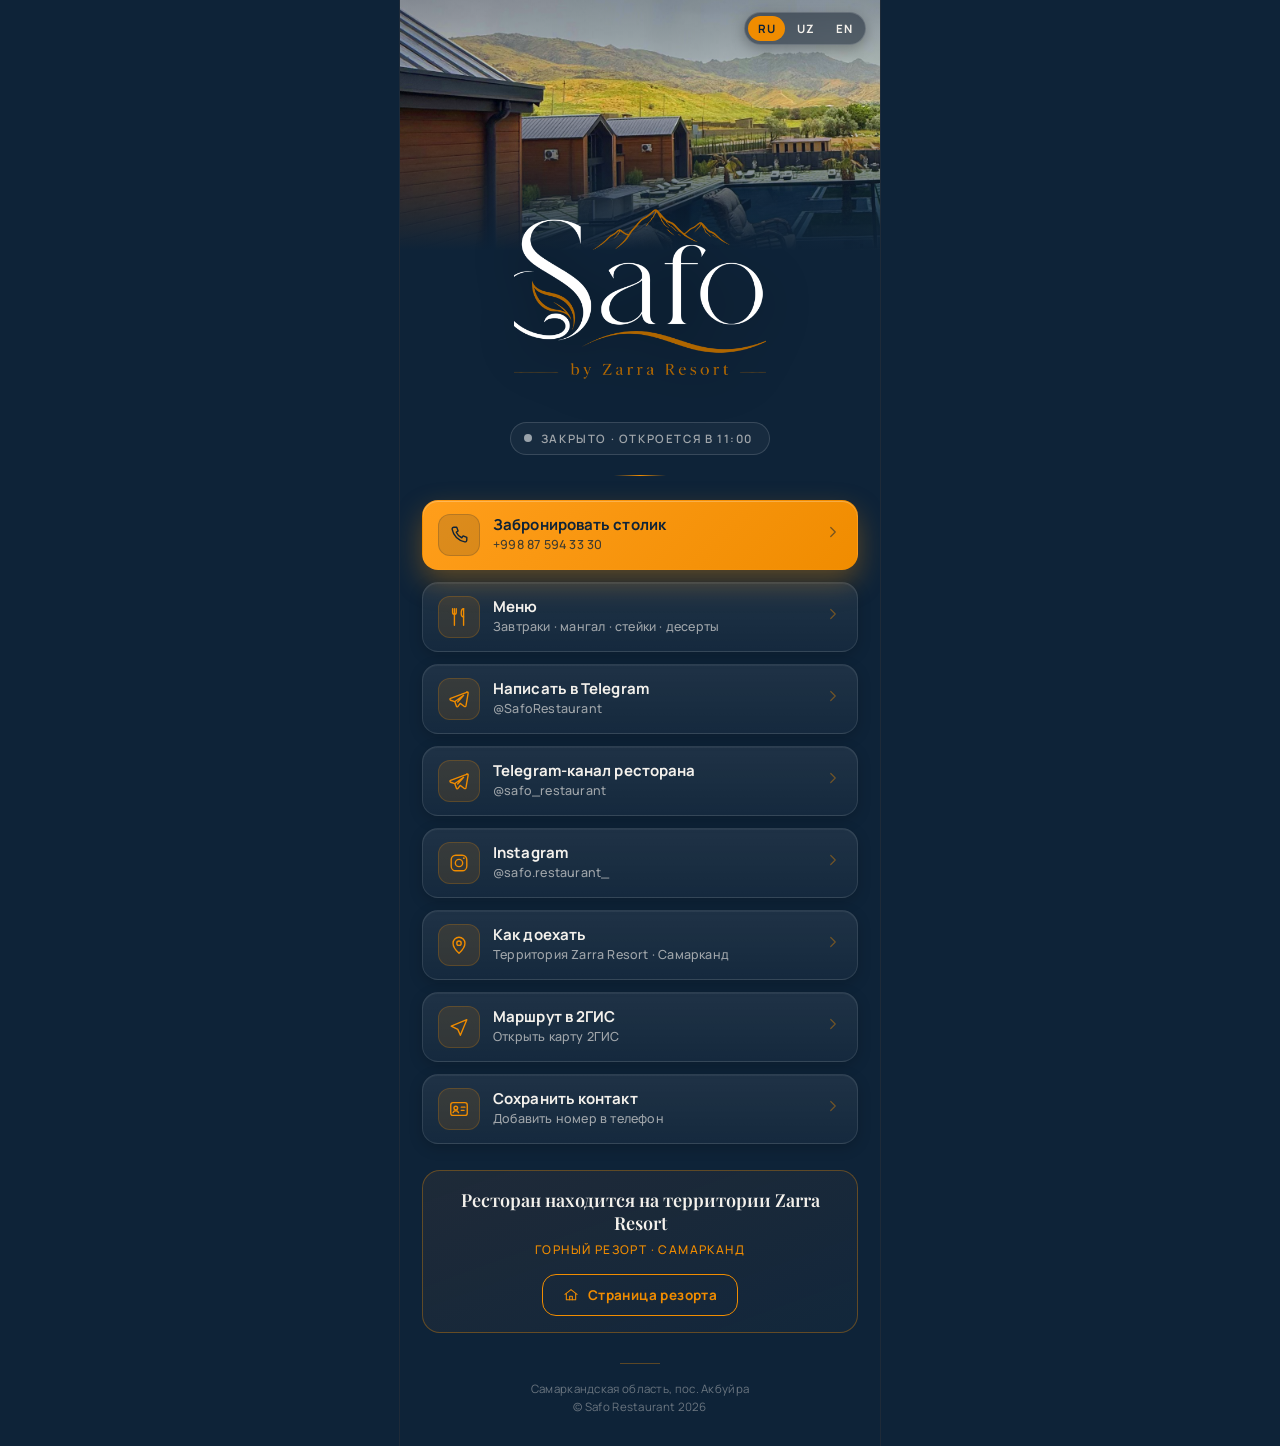
==== index.html @ 6ae25486 "Initial commit: premium menu with live search, cart, and localization" ====
<!doctype html>
<html lang="ru">
<head>
  <meta charset="utf-8" />
  <meta name="viewport" content="width=device-width, initial-scale=1, viewport-fit=cover" />
  <title>Safo Restaurant — by Zarra Resort</title>
  <meta name="description" content="Safo Restaurant — ресторан на территории горного резорта Zarra Resort в Самарканде. Ежедневно с 11:00 до 23:00. Бронирование столиков, меню, Telegram, Instagram." />

  <!-- Favicon / иконки -->
  <link rel="icon" href="assets/favicon.svg" type="image/svg+xml" />
  <link rel="icon" href="assets/favicon-32.png" sizes="32x32" type="image/png" />
  <link rel="icon" href="assets/favicon-16.png" sizes="16x16" type="image/png" />
  <link rel="apple-touch-icon" href="assets/apple-touch-icon.png" />

  <!-- Open Graph -->
  <meta property="og:type" content="website" />
  <meta property="og:site_name" content="Safo Restaurant" />
  <meta property="og:locale" content="ru_RU" />
  <meta property="og:title" content="Safo Restaurant — by Zarra Resort" />
  <meta property="og:description" content="Ресторан на территории резорта Zarra Resort. Ежедневно 11:00–23:00. Бронирование, меню, Telegram, Instagram." />
  <meta property="og:image" content="https://safo-restaurant.netlify.app/assets/og-safo.jpg" />
  <meta property="og:image:width" content="1200" />
  <meta property="og:image:height" content="630" />
  <meta property="og:url" content="https://safo-restaurant.netlify.app/" />

  <!-- Twitter -->
  <meta name="twitter:card" content="summary_large_image" />
  <meta name="twitter:title" content="Safo Restaurant — by Zarra Resort" />
  <meta name="twitter:description" content="Ресторан на территории резорта Zarra Resort. Ежедневно 11:00–23:00." />
  <meta name="twitter:image" content="https://safo-restaurant.netlify.app/assets/og-safo.jpg" />

  <meta name="theme-color" content="#0E2338" />

  <!-- Веб-шрифты: Manrope + Playfair Display, вшиты локально (работают офлайн, без внешних запросов) -->
  <link rel="stylesheet" href="assets/fonts/fonts.css" />

  <style>
    :root{
      --navy:#0E2338;
      --navy-deep:#081525;
      --orange:#F08C00;
      --orange-bright:#FF9E1B;
      --orange-soft:rgba(240,140,0,.40);
      --orange-line:rgba(240,140,0,.34);
      --cream:#F4F1EC;
      --cream-dim:rgba(244,241,236,.62);
      --card:rgba(255,255,255,.055);
      --card-press:rgba(0,0,0,.22);
      --display:"Playfair Display", Georgia, "Times New Roman", serif;
      --serif:"Playfair Display", Georgia, serif;
      --sans:"Manrope", -apple-system, "Helvetica Neue", Arial, system-ui, sans-serif;
    }

    *{box-sizing:border-box;}
    html,body{margin:0;padding:0;}

    body{
      background:var(--navy);
      color:var(--cream);
      font-family:var(--sans);
      -webkit-font-smoothing:antialiased;
      text-rendering:optimizeLegibility;
      min-height:100vh;
    }

    /* Центрированная колонка: mobile-first, аккуратно на десктопе */
    .page{
      max-width:480px;
      margin:0 auto;
      min-height:100vh;
      background:var(--navy);
      position:relative;
      overflow:hidden;
      /* мягкий боковой контур на широких экранах */
      box-shadow:0 0 0 1px rgba(232,132,60,.07);
    }

    /* ---------- Переключатель языков ---------- */
    .langbar{
      position:absolute;
      top:calc(12px + env(safe-area-inset-top));
      right:14px;
      z-index:6;
      display:flex;
      gap:2px;
      padding:3px;
      background:rgba(8,21,37,.5);
      border:1px solid rgba(255,255,255,.16);
      border-radius:100px;
      backdrop-filter:blur(8px);
      -webkit-backdrop-filter:blur(8px);
      box-shadow:0 4px 14px rgba(0,0,0,.28);
    }
    .lang-btn{
      border:0;
      background:transparent;
      color:var(--cream);
      font-family:var(--sans);
      font-size:11.5px;
      font-weight:700;
      letter-spacing:.5px;
      padding:5px 10px;
      border-radius:100px;
      cursor:pointer;
      -webkit-tap-highlight-color:transparent;
      transition:background .16s ease, color .16s ease;
    }
    .lang-btn.active{background:var(--orange);color:#0E2338;}

    /* ---------- Шапка с фото ---------- */
    .hero{
      position:relative;
      width:100%;
      height:250px;
      overflow:hidden;
    }
    .hero-photo{
      width:100%;
      height:100%;
      object-fit:cover;
      object-position:center 38%;
      display:block;
    }
    /* лёгкая верхняя виньетка для глубины */
    .hero::before{
      content:"";
      position:absolute;inset:0;
      background:linear-gradient(to bottom, rgba(8,21,37,.30), rgba(8,21,37,0) 42%);
      pointer-events:none;
      z-index:1;
    }
    /* градиентный переход фото в изумрудный фон */
    .hero-fade{
      position:absolute;
      left:0;right:0;bottom:-1px;
      height:150px;
      background:linear-gradient(to bottom, rgba(14,35,56,0) 0%, rgba(14,35,56,.5) 48%, var(--navy) 100%);
      pointer-events:none;
      z-index:1;
    }

    /* ---------- Логотип ---------- */
    .logo-wrap{
      display:flex;
      justify-content:center;
      margin-top:-64px;
      position:relative;
      z-index:2;
      padding:0 24px;
    }
    .logo{
      width:100%;
      max-width:252px;
      height:auto;
      filter:drop-shadow(0 10px 24px rgba(0,0,0,.45));
    }
    /* скрыто визуально, но доступно скринридерам/поисковикам */
    .sr-only{
      position:absolute;width:1px;height:1px;
      padding:0;margin:-1px;overflow:hidden;
      clip:rect(0,0,0,0);white-space:nowrap;border:0;
    }

    /* ---------- Заголовки ---------- */
    .head{
      text-align:center;
      padding:6px 26px 4px;
    }
    .title{
      font-family:var(--serif);
      font-weight:400;
      font-size:29px;
      letter-spacing:.5px;
      margin:0;
    }
    .subtitle{
      font-family:var(--serif);
      font-style:italic;
      color:var(--orange);
      font-size:16px;
      margin:7px 0 0;
      letter-spacing:.3px;
    }
    .status{
      font-family:var(--sans);
      font-size:11.5px;
      font-weight:600;
      letter-spacing:1.6px;
      text-transform:uppercase;
      color:var(--cream);
      margin:14px 0 0;
      display:inline-flex;
      align-items:center;
      gap:9px;
      padding:8px 16px 8px 13px;
      border:1px solid var(--orange-line);
      border-radius:100px;
      background:rgba(240,140,0,.08);
    }
    .status .dot{
      position:relative;
      width:8px;height:8px;border-radius:50%;
      background:var(--orange);
      flex:0 0 auto;
    }
    .status .dot::after{
      content:"";
      position:absolute;inset:0;border-radius:50%;
      background:var(--orange);
      animation:pulse 2s ease-out infinite;
    }
    @keyframes pulse{
      0%{transform:scale(1);opacity:.6;}
      70%{transform:scale(2.6);opacity:0;}
      100%{opacity:0;}
    }
    @media (prefers-reduced-motion:reduce){
      .status .dot::after{animation:none;}
    }
    /* состояния «открыто / закрыто» (проставляются из JS) */
    .status.is-open{border-color:rgba(55,200,113,.38);background:rgba(55,200,113,.09);}
    .status.is-open .dot,
    .status.is-open .dot::after{background:#37C871;}
    .status.is-closed{border-color:rgba(255,255,255,.14);background:rgba(255,255,255,.04);color:var(--cream-dim);}
    .status.is-closed .dot{background:#9aa3ab;}
    .status.is-closed .dot::after{animation:none;opacity:0;}

    /* Тонкая оранжевая линия-разделитель */
    .divider{
      width:52px;height:1px;
      background:linear-gradient(90deg, transparent, var(--orange), transparent);
      margin:20px auto 6px;
      border:0;
      opacity:.9;
    }

    /* ---------- Кнопки-ссылки ---------- */
    .links{
      padding:14px 22px 6px;
      display:flex;
      flex-direction:column;
      gap:12px;
    }
    .btn{
      display:flex;
      align-items:center;
      gap:13px;
      width:100%;
      padding:13px 15px;
      border:1px solid rgba(255,255,255,.10);
      border-radius:16px;
      background:linear-gradient(180deg, rgba(255,255,255,.07), rgba(255,255,255,.03));
      color:var(--cream);
      text-decoration:none;
      -webkit-tap-highlight-color:transparent;
      box-shadow:0 4px 14px rgba(0,0,0,.18), inset 0 1px 0 rgba(255,255,255,.06);
      transition:border-color .18s ease, transform .08s ease, box-shadow .18s ease, background .18s ease;
    }
    .btn:active{
      background:var(--card-press);
      border-color:var(--orange-line);
      transform:scale(.985);
    }
    .btn:active .ic{transform:scale(.9);}
    @media (hover:hover){
      .btn:hover{
        border-color:var(--orange-soft);
        transform:translateY(-2px);
        box-shadow:0 10px 24px rgba(0,0,0,.28), inset 0 1px 0 rgba(255,255,255,.08);
      }
      .btn:hover .ic{
        transform:scale(1.06);
        background:rgba(240,140,0,.18);
        border-color:rgba(240,140,0,.34);
      }
      .btn:hover .chev{transform:translateX(3px);color:var(--orange);}
    }
    /* иконка в «чипе» */
    .btn .ic{
      flex:0 0 auto;
      width:42px;height:42px;border-radius:12px;
      color:var(--orange);
      background:rgba(240,140,0,.12);
      border:1px solid rgba(240,140,0,.22);
      display:flex;align-items:center;justify-content:center;
      transition:transform .18s cubic-bezier(.22,.61,.36,1), background .18s ease, border-color .18s ease;
    }
    .btn .ic svg{width:22px;height:22px;display:block;}
    .btn .tx{
      flex:1 1 auto;
      min-width:0;
      display:flex;
      flex-direction:column;
      gap:2px;
    }
    .btn .lbl{
      font-size:15px;
      font-weight:700;
      letter-spacing:.1px;
      line-height:1.2;
    }
    .btn .sub{
      font-size:12.5px;
      font-weight:500;
      color:var(--cream-dim);
      letter-spacing:.2px;
    }
    .btn .chev{
      flex:0 0 auto;
      color:var(--orange-soft);
      transition:transform .2s cubic-bezier(.22,.61,.36,1), color .18s ease;
    }

    /* Главная кнопка (бронь) — заливная яркая оранжевая */
    .btn--primary{
      background:linear-gradient(135deg, var(--orange-bright), var(--orange));
      border-color:transparent;
      box-shadow:0 12px 28px rgba(240,140,0,.34), inset 0 1px 0 rgba(255,255,255,.25);
    }
    .btn--primary .lbl{color:#0E2338;}
    .btn--primary .sub{color:rgba(14,35,56,.80);}
    .btn--primary .ic{
      color:#0E2338;
      background:rgba(14,35,56,.14);
      border-color:rgba(14,35,56,.18);
    }
    .btn--primary .chev{color:rgba(14,35,56,.55);}
    .btn--primary:active{
      background:linear-gradient(135deg, var(--orange), #D97D00);
      border-color:transparent;
    }
    @media (hover:hover){
      .btn--primary:hover{border-color:transparent;filter:brightness(1.04);box-shadow:0 14px 32px rgba(240,140,0,.40), inset 0 1px 0 rgba(255,255,255,.25);}
    }

    /* ---------- Инфо-блок «территория резорта» ---------- */
    .promo{
      margin:20px 22px 4px;
      padding:18px 18px 16px;
      border:1px solid var(--orange-line);
      border-radius:18px;
      background:linear-gradient(160deg, rgba(232,132,60,.08), rgba(244,241,236,.02));
      text-align:center;
    }
    .promo .p-title{
      font-family:var(--display);
      font-weight:600;
      font-size:18px;
      line-height:1.3;
      margin:0 0 5px;
    }
    .promo .p-text{
      font-size:12px;
      font-weight:500;
      text-transform:uppercase;
      letter-spacing:1.4px;
      color:var(--orange);
      margin:0 0 15px;
      line-height:1.5;
    }
    .promo .p-btn{
      display:inline-flex;
      align-items:center;
      gap:9px;
      padding:11px 20px;
      border:1px solid var(--orange);
      border-radius:14px;
      color:var(--orange);
      text-decoration:none;
      font-size:13.5px;
      font-weight:700;
      letter-spacing:.4px;
      transition:background .18s ease;
    }
    .promo .p-btn:active{background:rgba(232,132,60,.14);}
    .promo .p-btn svg{width:16px;height:16px;}

    /* ---------- Футер ---------- */
    .foot{
      text-align:center;
      padding:26px 26px calc(30px + env(safe-area-inset-bottom));
      font-size:11.5px;
      line-height:1.6;
      letter-spacing:.3px;
      color:rgba(244,241,236,.4);
    }
    .foot .fdiv{
      width:40px;height:1px;
      background:var(--orange-line);
      margin:0 auto 16px;
    }

    /* ---------- Анимация появления (fade + slide up) ---------- */
    @keyframes rise{
      from{opacity:0;transform:translateY(14px);}
      to{opacity:1;transform:translatey(0);}
    }
    .anim{
      opacity:0;
      animation:rise .6s cubic-bezier(.22,.61,.36,1) both;
    }
    @media (prefers-reduced-motion:reduce){
      .anim{animation:none;opacity:1;}
    }
  </style>
</head>
<body>
  <main class="page">

    <!-- ======= ПЕРЕКЛЮЧАТЕЛЬ ЯЗЫКОВ ======= -->
    <div class="langbar" role="group" aria-label="Язык / Language">
      <button class="lang-btn" data-lang="ru" type="button">RU</button>
      <button class="lang-btn" data-lang="uz" type="button">UZ</button>
      <button class="lang-btn" data-lang="en" type="button">EN</button>
    </div>

    <!-- ======= ШАПКА: фото резорта ======= -->
    <header class="hero">
      <img class="hero-photo" src="assets/hero.jpg"
           alt="Safo Restaurant — терраса, коттеджи и горы, Zarra Resort"
           width="1200" height="632" />
      <div class="hero-fade"></div>
    </header>

    <!-- ======= ЛОГОТИП ======= -->
    <div class="logo-wrap">
      <img class="logo anim" style="animation-delay:.05s"
           src="assets/logo-safo.png" alt="Safo — by Zarra Resort"
           width="252" height="216" />
    </div>

    <!-- ======= СТАТУС ======= -->
    <section class="head">
      <h1 class="sr-only">Safo Restaurant — by Zarra Resort</h1>
      <p class="status anim" id="status" style="animation-delay:.16s"><span class="dot" id="status-dot"></span><span id="status-text">Ежедневно&nbsp;11:00–23:00</span></p>
      <hr class="divider anim" style="animation-delay:.22s" />
    </section>

    <!-- ======= КНОПКИ-ССЫЛКИ ======= -->
    <!-- ВНИМАНИЕ: перед публикацией открыть каждую ссылку с телефона и проверить,
         что попадаешь в нужный профиль. Особенно @safo.restaurant_ (точка + подчёркивание в конце). -->
    <nav class="links">

      <!-- 1. Забронировать столик -->
      <a class="btn btn--primary anim" style="animation-delay:.34s" href="tel:+998875943330">
        <span class="ic" aria-hidden="true">
          <svg viewBox="0 0 24 24" fill="none" stroke="currentColor" stroke-width="1.5" stroke-linecap="round" stroke-linejoin="round">
            <path d="M6.5 3.5h3l1.5 4-2 1.5a12 12 0 0 0 6 6l1.5-2 4 1.5v3a2 2 0 0 1-2.2 2A17 17 0 0 1 4.5 5.7 2 2 0 0 1 6.5 3.5Z"/>
          </svg>
        </span>
        <span class="tx">
          <span class="lbl" data-i18n="book_lbl">Забронировать столик</span>
          <span class="sub">+998 87 594 33 30</span>
        </span>
        <span class="chev" aria-hidden="true">
          <svg width="18" height="18" viewBox="0 0 24 24" fill="none" stroke="currentColor" stroke-width="1.6" stroke-linecap="round" stroke-linejoin="round"><path d="M9 6l6 6-6 6"/></svg>
        </span>
      </a>

      <!-- 2. Меню -->
      <a class="btn anim" style="animation-delay:.37s" href="menu/">
        <span class="ic" aria-hidden="true">
          <svg viewBox="0 0 24 24" fill="none" stroke="currentColor" stroke-width="1.5" stroke-linecap="round" stroke-linejoin="round">
            <path d="M7 3v18"/>
            <path d="M5 3v4a2 2 0 0 0 4 0V3"/>
            <path d="M17 3c-1.6 0-2.6 2-2.6 5s1 4 2.6 4"/>
            <path d="M17 3v18"/>
          </svg>
        </span>
        <span class="tx">
          <span class="lbl" data-i18n="menu_lbl">Меню</span>
          <span class="sub" data-i18n="menu_sub">Завтраки · мангал · стейки · десерты</span>
        </span>
        <span class="chev" aria-hidden="true">
          <svg width="18" height="18" viewBox="0 0 24 24" fill="none" stroke="currentColor" stroke-width="1.6" stroke-linecap="round" stroke-linejoin="round"><path d="M9 6l6 6-6 6"/></svg>
        </span>
      </a>

      <!-- 3. Написать в Telegram -->
      <a class="btn anim" style="animation-delay:.40s" href="https://t.me/SafoRestaurant" target="_blank" rel="noopener">
        <span class="ic" aria-hidden="true">
          <svg viewBox="0 0 24 24" fill="none" stroke="currentColor" stroke-width="1.5" stroke-linecap="round" stroke-linejoin="round">
            <path d="M21 4.5 2.8 11.4c-.9.34-.88 1.63.03 1.94l4.6 1.55 1.77 5.05c.27.77 1.28.9 1.74.22l2.35-3.4 4.6 3.4c.63.47 1.53.12 1.7-.65L21.98 5.6c.2-.9-.7-1.66-1.55-1.32Z"/>
            <path d="M8 14.5 17 8l-6.4 7.2"/>
          </svg>
        </span>
        <span class="tx">
          <span class="lbl" data-i18n="tgw_lbl">Написать в Telegram</span>
          <span class="sub">@SafoRestaurant</span>
        </span>
        <span class="chev" aria-hidden="true">
          <svg width="18" height="18" viewBox="0 0 24 24" fill="none" stroke="currentColor" stroke-width="1.6" stroke-linecap="round" stroke-linejoin="round"><path d="M9 6l6 6-6 6"/></svg>
        </span>
      </a>

      <!-- 3. Telegram-канал -->
      <a class="btn anim" style="animation-delay:.46s" href="https://t.me/safo_restaurant" target="_blank" rel="noopener">
        <span class="ic" aria-hidden="true">
          <svg viewBox="0 0 24 24" fill="none" stroke="currentColor" stroke-width="1.5" stroke-linecap="round" stroke-linejoin="round">
            <path d="M21 4.5 2.8 11.4c-.9.34-.88 1.63.03 1.94l4.6 1.55 1.77 5.05c.27.77 1.28.9 1.74.22l2.35-3.4 4.6 3.4c.63.47 1.53.12 1.7-.65L21.98 5.6c.2-.9-.7-1.66-1.55-1.32Z"/>
            <path d="M8 14.5 17 8l-6.4 7.2"/>
          </svg>
        </span>
        <span class="tx">
          <span class="lbl" data-i18n="tgc_lbl">Telegram-канал ресторана</span>
          <span class="sub">@safo_restaurant</span>
        </span>
        <span class="chev" aria-hidden="true">
          <svg width="18" height="18" viewBox="0 0 24 24" fill="none" stroke="currentColor" stroke-width="1.6" stroke-linecap="round" stroke-linejoin="round"><path d="M9 6l6 6-6 6"/></svg>
        </span>
      </a>

      <!-- 4. Instagram -->
      <a class="btn anim" style="animation-delay:.52s" href="https://instagram.com/safo.restaurant_" target="_blank" rel="noopener">
        <span class="ic" aria-hidden="true">
          <svg viewBox="0 0 24 24" fill="none" stroke="currentColor" stroke-width="1.5" stroke-linecap="round" stroke-linejoin="round">
            <rect x="3.5" y="3.5" width="17" height="17" rx="5"/>
            <circle cx="12" cy="12" r="4"/>
            <circle cx="17.3" cy="6.7" r="1" fill="currentColor" stroke="none"/>
          </svg>
        </span>
        <span class="tx">
          <span class="lbl">Instagram</span>
          <span class="sub">@safo.restaurant_</span>
        </span>
        <span class="chev" aria-hidden="true">
          <svg width="18" height="18" viewBox="0 0 24 24" fill="none" stroke="currentColor" stroke-width="1.6" stroke-linecap="round" stroke-linejoin="round"><path d="M9 6l6 6-6 6"/></svg>
        </span>
      </a>

      <!-- 5. Как доехать -->
      <a class="btn anim" style="animation-delay:.58s" href="https://maps.google.com/?q=Zarra+Hotel+%26+Resort+Samarkand" target="_blank" rel="noopener">
        <span class="ic" aria-hidden="true">
          <svg viewBox="0 0 24 24" fill="none" stroke="currentColor" stroke-width="1.5" stroke-linecap="round" stroke-linejoin="round">
            <path d="M12 21s6.5-6 6.5-11a6.5 6.5 0 1 0-13 0C5.5 15 12 21 12 21Z"/>
            <circle cx="12" cy="10" r="2.4"/>
          </svg>
        </span>
        <span class="tx">
          <span class="lbl" data-i18n="route_lbl">Как доехать</span>
          <span class="sub" data-i18n="route_sub">Территория Zarra Resort · Самарканд</span>
        </span>
        <span class="chev" aria-hidden="true">
          <svg width="18" height="18" viewBox="0 0 24 24" fill="none" stroke="currentColor" stroke-width="1.6" stroke-linecap="round" stroke-linejoin="round"><path d="M9 6l6 6-6 6"/></svg>
        </span>
      </a>

      <!-- 6. 2ГИС -->
      <a class="btn anim" style="animation-delay:.61s" href="https://go.2gis.com/mncpa" target="_blank" rel="noopener">
        <span class="ic" aria-hidden="true">
          <svg viewBox="0 0 24 24" fill="none" stroke="currentColor" stroke-width="1.5" stroke-linecap="round" stroke-linejoin="round">
            <path d="M3.5 11 20.5 4l-7 17-2.8-6.4L3.5 11Z"/>
          </svg>
        </span>
        <span class="tx">
          <span class="lbl" data-i18n="gis_lbl">Маршрут в 2ГИС</span>
          <span class="sub" data-i18n="gis_sub">Открыть карту 2ГИС</span>
        </span>
        <span class="chev" aria-hidden="true">
          <svg width="18" height="18" viewBox="0 0 24 24" fill="none" stroke="currentColor" stroke-width="1.6" stroke-linecap="round" stroke-linejoin="round"><path d="M9 6l6 6-6 6"/></svg>
        </span>
      </a>

      <!-- 7. Сохранить контакт (vCard) -->
      <a class="btn anim" style="animation-delay:.64s" href="assets/safo.vcf" download="Safo-Restaurant.vcf">
        <span class="ic" aria-hidden="true">
          <svg viewBox="0 0 24 24" fill="none" stroke="currentColor" stroke-width="1.5" stroke-linecap="round" stroke-linejoin="round">
            <rect x="3" y="5" width="18" height="14" rx="2.5"/>
            <circle cx="8.5" cy="11" r="2"/>
            <path d="M5.5 16c.5-1.4 1.6-2.1 3-2.1s2.5.7 3 2.1"/>
            <path d="M14.5 10h4M14.5 13.5h3"/>
          </svg>
        </span>
        <span class="tx">
          <span class="lbl" data-i18n="vcard_lbl">Сохранить контакт</span>
          <span class="sub" data-i18n="vcard_sub">Добавить номер в телефон</span>
        </span>
        <span class="chev" aria-hidden="true">
          <svg width="18" height="18" viewBox="0 0 24 24" fill="none" stroke="currentColor" stroke-width="1.6" stroke-linecap="round" stroke-linejoin="round"><path d="M9 6l6 6-6 6"/></svg>
        </span>
      </a>

    </nav>

    <!-- ======= БЛОК: территория резорта ======= -->
    <section class="promo anim" style="animation-delay:.70s">
      <p class="p-title" data-i18n="promo_title">Ресторан находится на территории Zarra Resort</p>
      <p class="p-text" data-i18n="promo_sub">Горный резорт · Самарканд</p>
      <a class="p-btn" href="../">
        <svg viewBox="0 0 24 24" fill="none" stroke="currentColor" stroke-width="1.6" stroke-linecap="round" stroke-linejoin="round" aria-hidden="true">
          <path d="M3 11l9-7 9 7"/><path d="M5 10v9h14v-9"/><path d="M10 19v-5h4v5"/>
        </svg>
        <span data-i18n="promo_btn">Страница резорта</span>
      </a>
    </section>

    <!-- ======= ФУТЕР ======= -->
    <footer class="foot anim" style="animation-delay:.78s">
      <div class="fdiv"></div>
      <span data-i18n="foot_addr">Самаркандская область, пос. Акбуйра</span><br />
      © Safo Restaurant 2026
    </footer>

  </main>

  <script>
    // ===== Мультиязычность RU / UZ / EN + умный статус часов (11:00–23:00) =====
    var I18N = {
      ru: {
        book_lbl:"Забронировать столик",
        menu_lbl:"Меню", menu_sub:"Завтраки · мангал · стейки · десерты",
        tgw_lbl:"Написать в Telegram", tgc_lbl:"Telegram-канал ресторана",
        route_lbl:"Как доехать", route_sub:"Территория Zarra Resort · Самарканд",
        gis_lbl:"Маршрут в 2ГИС", gis_sub:"Открыть карту 2ГИС",
        vcard_lbl:"Сохранить контакт", vcard_sub:"Добавить номер в телефон",
        promo_title:"Ресторан находится на территории Zarra Resort",
        promo_sub:"Горный резорт · Самарканд", promo_btn:"Страница резорта",
        foot_addr:"Самаркандская область, пос. Акбуйра",
        st_open:"Открыто&nbsp;·&nbsp;сегодня до 23:00",
        st_closed:"Закрыто&nbsp;·&nbsp;откроется в 11:00"
      },
      uz: {
        book_lbl:"Stol band qilish",
        menu_lbl:"Menyu", menu_sub:"Nonushta · mangal · steyk · shirinliklar",
        tgw_lbl:"Telegramda yozish", tgc_lbl:"Restoran Telegram kanali",
        route_lbl:"Qanday yetib borish", route_sub:"Zarra Resort hududi · Samarqand",
        gis_lbl:"2GISda marshrut", gis_sub:"2GIS xaritasini ochish",
        vcard_lbl:"Kontaktni saqlash", vcard_sub:"Raqamni telefonga qo‘shish",
        promo_title:"Restoran Zarra Resort hududida joylashgan",
        promo_sub:"Tog‘ resorti · Samarqand", promo_btn:"Resort sahifasi",
        foot_addr:"Samarqand viloyati, Akbuyra qishlog‘i",
        st_open:"Ochiq&nbsp;·&nbsp;bugun 23:00 gacha",
        st_closed:"Yopiq&nbsp;·&nbsp;11:00 da ochiladi"
      },
      en: {
        book_lbl:"Book a table",
        menu_lbl:"Menu", menu_sub:"Breakfast · grill · steaks · desserts",
        tgw_lbl:"Message on Telegram", tgc_lbl:"Restaurant Telegram channel",
        route_lbl:"Get directions", route_sub:"Zarra Resort area · Samarkand",
        gis_lbl:"Route in 2GIS", gis_sub:"Open 2GIS map",
        vcard_lbl:"Save contact", vcard_sub:"Add number to phone",
        promo_title:"The restaurant is located at Zarra Resort",
        promo_sub:"Mountain resort · Samarkand", promo_btn:"Resort page",
        foot_addr:"Samarkand region, Akbuyra village",
        st_open:"Open&nbsp;·&nbsp;today until 23:00",
        st_closed:"Closed&nbsp;·&nbsp;opens at 11:00"
      }
    };

    function setLang(lang) {
      var d = I18N[lang] || I18N.ru;
      document.documentElement.lang = lang;
      document.querySelectorAll('[data-i18n]').forEach(function (el) {
        var k = el.getAttribute('data-i18n');
        if (d[k] != null) el.innerHTML = d[k];
      });
      // статус часов на выбранном языке
      var st = document.getElementById('status');
      var stx = document.getElementById('status-text');
      if (st && stx) {
        var now = new Date();
        var h = now.getHours() + now.getMinutes() / 60;
        var isOpen = h >= 11 && h < 23;
        st.classList.remove('is-open', 'is-closed');
        st.classList.add(isOpen ? 'is-open' : 'is-closed');
        stx.innerHTML = isOpen ? d.st_open : d.st_closed;
      }
      document.querySelectorAll('.lang-btn').forEach(function (b) {
        b.classList.toggle('active', b.getAttribute('data-lang') === lang);
      });
      try { localStorage.setItem('safo_lang', lang); } catch (e) {}
    }

    (function () {
      var saved = null;
      try { saved = localStorage.getItem('safo_lang'); } catch (e) {}
      document.querySelectorAll('.lang-btn').forEach(function (b) {
        b.addEventListener('click', function () { setLang(b.getAttribute('data-lang')); });
      });
      setLang(saved || 'ru');
    })();
  </script>
</body>
</html>
---- assets/fonts/fonts.css ----
@font-face{font-family:'Manrope';font-style:normal;font-weight:400;font-display:swap;src:url('Manrope-400-cyrillic.woff2') format('woff2');unicode-range:U+0301, U+0400-045F, U+0490-0491, U+04B0-04B1, U+2116;}
@font-face{font-family:'Manrope';font-style:normal;font-weight:400;font-display:swap;src:url('Manrope-400-latin-ext.woff2') format('woff2');unicode-range:U+0100-02BA, U+02BD-02C5, U+02C7-02CC, U+02CE-02D7, U+02DD-02FF, U+0304, U+0308, U+0329, U+1D00-1DBF, U+1E00-1E9F, U+1EF2-1EFF, U+2020, U+20A0-20AB, U+20AD-20C0, U+2113, U+2C60-2C7F, U+A720-A7FF;}
@font-face{font-family:'Manrope';font-style:normal;font-weight:400;font-display:swap;src:url('Manrope-400-latin.woff2') format('woff2');unicode-range:U+0000-00FF, U+0131, U+0152-0153, U+02BB-02BC, U+02C6, U+02DA, U+02DC, U+0304, U+0308, U+0329, U+2000-206F, U+20AC, U+2122, U+2191, U+2193, U+2212, U+2215, U+FEFF, U+FFFD;}
@font-face{font-family:'Manrope';font-style:normal;font-weight:500;font-display:swap;src:url('Manrope-500-cyrillic.woff2') format('woff2');unicode-range:U+0301, U+0400-045F, U+0490-0491, U+04B0-04B1, U+2116;}
@font-face{font-family:'Manrope';font-style:normal;font-weight:500;font-display:swap;src:url('Manrope-500-latin-ext.woff2') format('woff2');unicode-range:U+0100-02BA, U+02BD-02C5, U+02C7-02CC, U+02CE-02D7, U+02DD-02FF, U+0304, U+0308, U+0329, U+1D00-1DBF, U+1E00-1E9F, U+1EF2-1EFF, U+2020, U+20A0-20AB, U+20AD-20C0, U+2113, U+2C60-2C7F, U+A720-A7FF;}
@font-face{font-family:'Manrope';font-style:normal;font-weight:500;font-display:swap;src:url('Manrope-500-latin.woff2') format('woff2');unicode-range:U+0000-00FF, U+0131, U+0152-0153, U+02BB-02BC, U+02C6, U+02DA, U+02DC, U+0304, U+0308, U+0329, U+2000-206F, U+20AC, U+2122, U+2191, U+2193, U+2212, U+2215, U+FEFF, U+FFFD;}
@font-face{font-family:'Manrope';font-style:normal;font-weight:600;font-display:swap;src:url('Manrope-600-cyrillic.woff2') format('woff2');unicode-range:U+0301, U+0400-045F, U+0490-0491, U+04B0-04B1, U+2116;}
@font-face{font-family:'Manrope';font-style:normal;font-weight:600;font-display:swap;src:url('Manrope-600-latin-ext.woff2') format('woff2');unicode-range:U+0100-02BA, U+02BD-02C5, U+02C7-02CC, U+02CE-02D7, U+02DD-02FF, U+0304, U+0308, U+0329, U+1D00-1DBF, U+1E00-1E9F, U+1EF2-1EFF, U+2020, U+20A0-20AB, U+20AD-20C0, U+2113, U+2C60-2C7F, U+A720-A7FF;}
@font-face{font-family:'Manrope';font-style:normal;font-weight:600;font-display:swap;src:url('Manrope-600-latin.woff2') format('woff2');unicode-range:U+0000-00FF, U+0131, U+0152-0153, U+02BB-02BC, U+02C6, U+02DA, U+02DC, U+0304, U+0308, U+0329, U+2000-206F, U+20AC, U+2122, U+2191, U+2193, U+2212, U+2215, U+FEFF, U+FFFD;}
@font-face{font-family:'Manrope';font-style:normal;font-weight:700;font-display:swap;src:url('Manrope-700-cyrillic.woff2') format('woff2');unicode-range:U+0301, U+0400-045F, U+0490-0491, U+04B0-04B1, U+2116;}
@font-face{font-family:'Manrope';font-style:normal;font-weight:700;font-display:swap;src:url('Manrope-700-latin-ext.woff2') format('woff2');unicode-range:U+0100-02BA, U+02BD-02C5, U+02C7-02CC, U+02CE-02D7, U+02DD-02FF, U+0304, U+0308, U+0329, U+1D00-1DBF, U+1E00-1E9F, U+1EF2-1EFF, U+2020, U+20A0-20AB, U+20AD-20C0, U+2113, U+2C60-2C7F, U+A720-A7FF;}
@font-face{font-family:'Manrope';font-style:normal;font-weight:700;font-display:swap;src:url('Manrope-700-latin.woff2') format('woff2');unicode-range:U+0000-00FF, U+0131, U+0152-0153, U+02BB-02BC, U+02C6, U+02DA, U+02DC, U+0304, U+0308, U+0329, U+2000-206F, U+20AC, U+2122, U+2191, U+2193, U+2212, U+2215, U+FEFF, U+FFFD;}
@font-face{font-family:'Playfair Display';font-style:normal;font-weight:600;font-display:swap;src:url('PlayfairDisplay-600-cyrillic.woff2') format('woff2');unicode-range:U+0301, U+0400-045F, U+0490-0491, U+04B0-04B1, U+2116;}
@font-face{font-family:'Playfair Display';font-style:normal;font-weight:600;font-display:swap;src:url('PlayfairDisplay-600-latin-ext.woff2') format('woff2');unicode-range:U+0100-02BA, U+02BD-02C5, U+02C7-02CC, U+02CE-02D7, U+02DD-02FF, U+0304, U+0308, U+0329, U+1D00-1DBF, U+1E00-1E9F, U+1EF2-1EFF, U+2020, U+20A0-20AB, U+20AD-20C0, U+2113, U+2C60-2C7F, U+A720-A7FF;}
@font-face{font-family:'Playfair Display';font-style:normal;font-weight:600;font-display:swap;src:url('PlayfairDisplay-600-latin.woff2') format('woff2');unicode-range:U+0000-00FF, U+0131, U+0152-0153, U+02BB-02BC, U+02C6, U+02DA, U+02DC, U+0304, U+0308, U+0329, U+2000-206F, U+20AC, U+2122, U+2191, U+2193, U+2212, U+2215, U+FEFF, U+FFFD;}
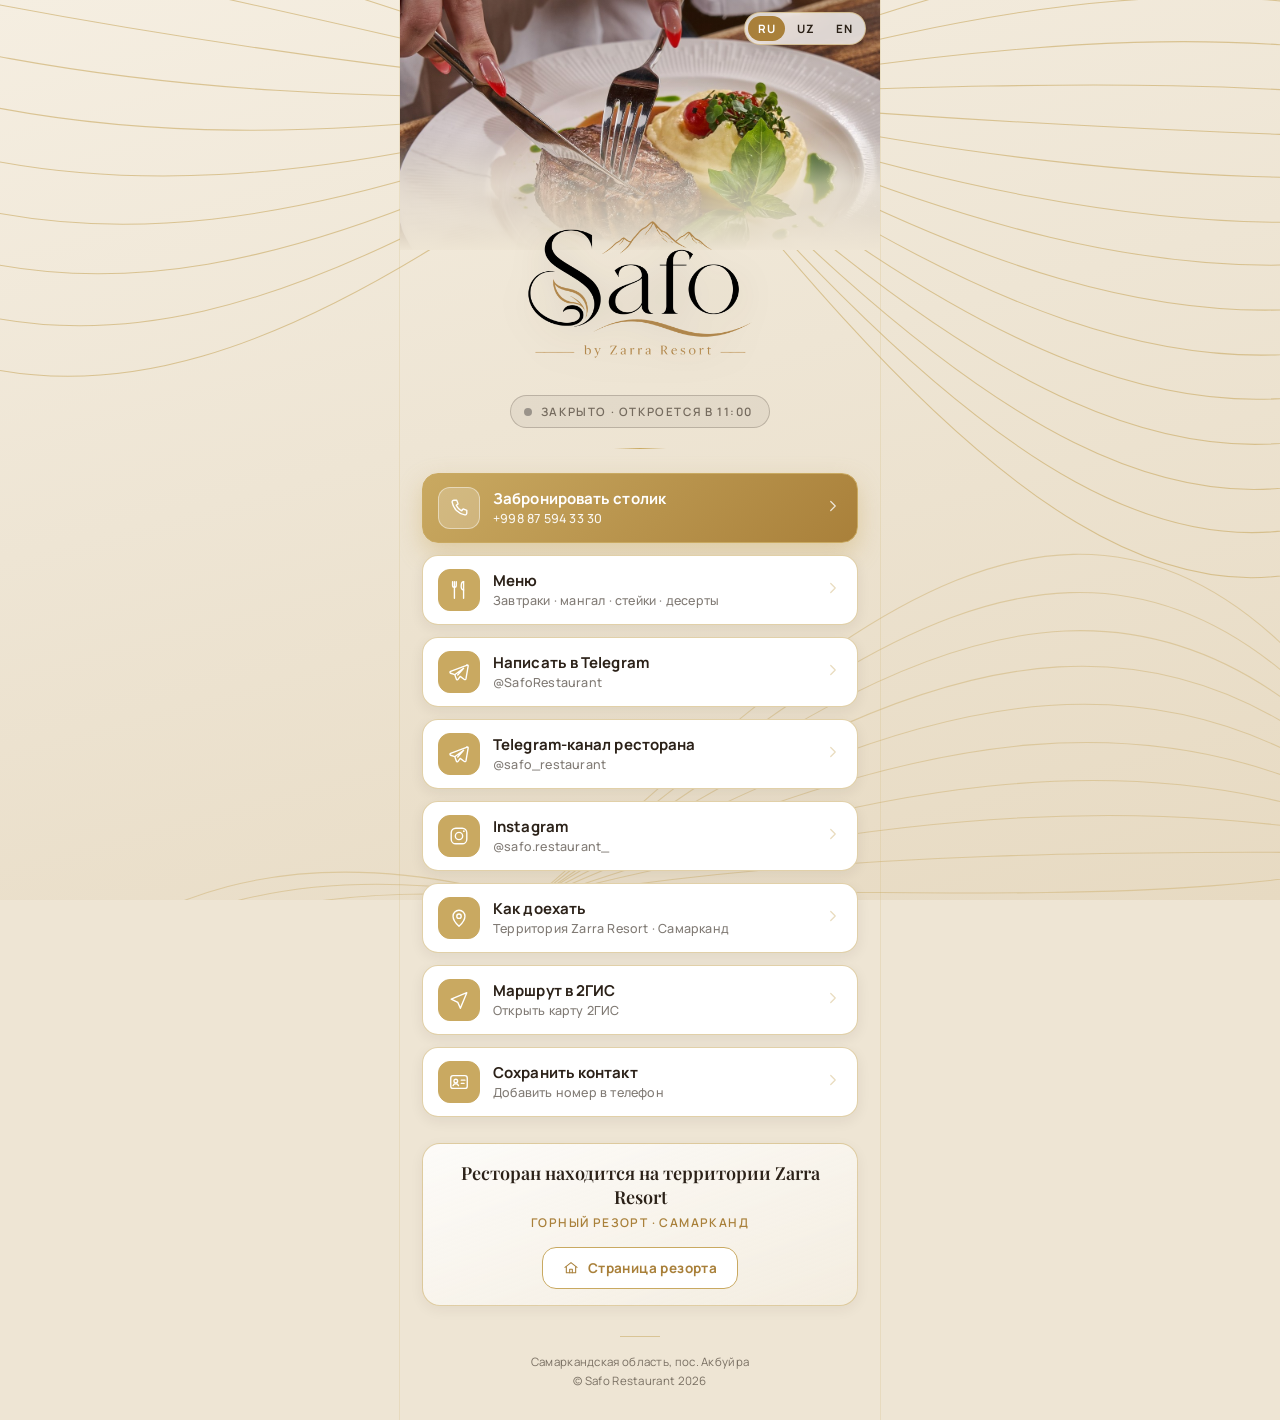
==== commit 004e5b5c: "Use Diana's icon style: gold chip + white icons Adopt variant A as the single version (white icons o" ====
--- a/index.html
+++ b/index.html
@@ -18,34 +18,37 @@
   <meta property="og:locale" content="ru_RU" />
   <meta property="og:title" content="Safo Restaurant — by Zarra Resort" />
   <meta property="og:description" content="Ресторан на территории резорта Zarra Resort. Ежедневно 11:00–23:00. Бронирование, меню, Telegram, Instagram." />
-  <meta property="og:image" content="https://safo-restaurant.netlify.app/assets/og-safo.jpg" />
+  <meta property="og:image" content="https://safo-bio.netlify.app/assets/og-safo.jpg" />
   <meta property="og:image:width" content="1200" />
   <meta property="og:image:height" content="630" />
-  <meta property="og:url" content="https://safo-restaurant.netlify.app/" />
+  <meta property="og:url" content="https://safo-bio.netlify.app/" />
 
   <!-- Twitter -->
   <meta name="twitter:card" content="summary_large_image" />
   <meta name="twitter:title" content="Safo Restaurant — by Zarra Resort" />
   <meta name="twitter:description" content="Ресторан на территории резорта Zarra Resort. Ежедневно 11:00–23:00." />
-  <meta name="twitter:image" content="https://safo-restaurant.netlify.app/assets/og-safo.jpg" />
-
-  <meta name="theme-color" content="#0E2338" />
+  <meta name="twitter:image" content="https://safo-bio.netlify.app/assets/og-safo.jpg" />
+
+  <meta name="theme-color" content="#EEE5D4" />
 
   <!-- Веб-шрифты: Manrope + Playfair Display, вшиты локально (работают офлайн, без внешних запросов) -->
   <link rel="stylesheet" href="assets/fonts/fonts.css" />
 
   <style>
     :root{
-      --navy:#0E2338;
-      --navy-deep:#081525;
-      --orange:#F08C00;
-      --orange-bright:#FF9E1B;
-      --orange-soft:rgba(240,140,0,.40);
-      --orange-line:rgba(240,140,0,.34);
-      --cream:#F4F1EC;
-      --cream-dim:rgba(244,241,236,.62);
-      --card:rgba(255,255,255,.055);
-      --card-press:rgba(0,0,0,.22);
+      /* ===== Кремовая тема (по референсу Дианы) ===== */
+      --bg:#EEE5D4;                 /* молочный фон */
+      --bg-soft:#F7F2E8;            /* светлее — карточки */
+      --white:#FFFFFF;
+      --gold:#C9A961;               /* фирменное золото из логотипа */
+      --gold-bright:#DDBE7A;
+      --gold-deep:#A9803A;          /* тёмное золото — для текста-акцента */
+      --gold-soft:rgba(201,169,97,.42);
+      --gold-line:rgba(201,169,97,.55);
+      --ink:#2B2118;                /* основной текст */
+      --ink-dim:rgba(43,33,24,.60);
+      --card:rgba(255,255,255,.72);
+      --card-press:rgba(201,169,97,.16);
       --display:"Playfair Display", Georgia, "Times New Roman", serif;
       --serif:"Playfair Display", Georgia, serif;
       --sans:"Manrope", -apple-system, "Helvetica Neue", Arial, system-ui, sans-serif;
@@ -55,24 +58,54 @@
     html,body{margin:0;padding:0;}
 
     body{
-      background:var(--navy);
-      color:var(--cream);
+      background:var(--bg);
+      background-image:linear-gradient(165deg, #F5EEE1 0%, #EEE5D4 45%, #E7DAC2 100%);
+      background-attachment:fixed;
+      color:var(--ink);
       font-family:var(--sans);
       -webkit-font-smoothing:antialiased;
       text-rendering:optimizeLegibility;
       min-height:100vh;
     }
 
+    /* ---------- Анимированные золотые линии (фон) ---------- */
+    .bg-lines{
+      position:fixed;
+      inset:0;
+      z-index:0;
+      pointer-events:none;
+      overflow:hidden;
+    }
+    .bg-lines svg{width:100%;height:100%;display:block;}
+    .bg-lines path{
+      fill:none;
+      stroke:var(--gold);
+      stroke-width:1.05;
+      vector-effect:non-scaling-stroke;
+    }
+    .ln--a{opacity:.60;transform-origin:50% 50%;animation:drift-a 26s ease-in-out infinite alternate;}
+    .ln--b{opacity:.42;transform-origin:50% 50%;animation:drift-b 34s ease-in-out infinite alternate;}
+    @keyframes drift-a{
+      from{transform:translate3d(-6%,-4%,0) scale(1.00) rotate(-3deg);}
+      to  {transform:translate3d(7%,5%,0)  scale(1.18) rotate(4deg);}
+    }
+    @keyframes drift-b{
+      from{transform:translate3d(6%,4%,0)   scale(1.16) rotate(2deg);}
+      to  {transform:translate3d(-7%,-5%,0) scale(0.98) rotate(-4deg);}
+    }
+    @media (prefers-reduced-motion:reduce){
+      .ln--a,.ln--b{animation:none;}
+    }
+
     /* Центрированная колонка: mobile-first, аккуратно на десктопе */
     .page{
+      position:relative;
+      z-index:1;
       max-width:480px;
       margin:0 auto;
       min-height:100vh;
-      background:var(--navy);
-      position:relative;
       overflow:hidden;
-      /* мягкий боковой контур на широких экранах */
-      box-shadow:0 0 0 1px rgba(232,132,60,.07);
+      box-shadow:0 0 0 1px rgba(201,169,97,.18);
     }
 
     /* ---------- Переключатель языков ---------- */
@@ -84,17 +117,17 @@
       display:flex;
       gap:2px;
       padding:3px;
-      background:rgba(8,21,37,.5);
-      border:1px solid rgba(255,255,255,.16);
+      background:rgba(255,255,255,.78);
+      border:1px solid var(--gold-line);
       border-radius:100px;
       backdrop-filter:blur(8px);
       -webkit-backdrop-filter:blur(8px);
-      box-shadow:0 4px 14px rgba(0,0,0,.28);
+      box-shadow:0 4px 14px rgba(43,33,24,.18);
     }
     .lang-btn{
       border:0;
       background:transparent;
-      color:var(--cream);
+      color:var(--ink);
       font-family:var(--sans);
       font-size:11.5px;
       font-weight:700;
@@ -105,7 +138,7 @@
       -webkit-tap-highlight-color:transparent;
       transition:background .16s ease, color .16s ease;
     }
-    .lang-btn.active{background:var(--orange);color:#0E2338;}
+    .lang-btn.active{background:var(--gold-deep);color:#fff;}
 
     /* ---------- Шапка с фото ---------- */
     .hero{
@@ -118,23 +151,22 @@
       width:100%;
       height:100%;
       object-fit:cover;
-      object-position:center 38%;
+      object-position:center 55%;
       display:block;
     }
-    /* лёгкая верхняя виньетка для глубины */
     .hero::before{
       content:"";
       position:absolute;inset:0;
-      background:linear-gradient(to bottom, rgba(8,21,37,.30), rgba(8,21,37,0) 42%);
+      background:linear-gradient(to bottom, rgba(43,33,24,.22), rgba(43,33,24,0) 45%);
       pointer-events:none;
       z-index:1;
     }
-    /* градиентный переход фото в изумрудный фон */
+    /* плавный переход фото в молочный фон */
     .hero-fade{
       position:absolute;
       left:0;right:0;bottom:-1px;
-      height:150px;
-      background:linear-gradient(to bottom, rgba(14,35,56,0) 0%, rgba(14,35,56,.5) 48%, var(--navy) 100%);
+      height:120px;
+      background:linear-gradient(to bottom, rgba(238,229,212,0) 0%, rgba(238,229,212,.65) 45%, var(--bg) 100%);
       pointer-events:none;
       z-index:1;
     }
@@ -143,32 +175,31 @@
     .logo-wrap{
       display:flex;
       justify-content:center;
-      margin-top:-64px;
+      margin-top:-42px;
       position:relative;
       z-index:2;
       padding:0 24px;
     }
     .logo{
       width:100%;
-      max-width:252px;
+      max-width:250px;
       height:auto;
-      filter:drop-shadow(0 10px 24px rgba(0,0,0,.45));
-    }
-    /* скрыто визуально, но доступно скринридерам/поисковикам */
+      filter:drop-shadow(0 6px 16px rgba(43,33,24,.18));
+    }
     .sr-only{
       position:absolute;width:1px;height:1px;
       padding:0;margin:-1px;overflow:hidden;
       clip:rect(0,0,0,0);white-space:nowrap;border:0;
     }
 
-    /* ---------- Заголовки ---------- */
+    /* ---------- Заголовки / статус ---------- */
     .head{
       text-align:center;
-      padding:6px 26px 4px;
+      padding:10px 26px 4px;
     }
     .title{
       font-family:var(--serif);
-      font-weight:400;
+      font-weight:600;
       font-size:29px;
       letter-spacing:.5px;
       margin:0;
@@ -176,7 +207,7 @@
     .subtitle{
       font-family:var(--serif);
       font-style:italic;
-      color:var(--orange);
+      color:var(--gold-deep);
       font-size:16px;
       margin:7px 0 0;
       letter-spacing:.3px;
@@ -187,26 +218,26 @@
       font-weight:600;
       letter-spacing:1.6px;
       text-transform:uppercase;
-      color:var(--cream);
+      color:var(--ink);
       margin:14px 0 0;
       display:inline-flex;
       align-items:center;
       gap:9px;
       padding:8px 16px 8px 13px;
-      border:1px solid var(--orange-line);
+      border:1px solid var(--gold-line);
       border-radius:100px;
-      background:rgba(240,140,0,.08);
+      background:rgba(255,255,255,.6);
     }
     .status .dot{
       position:relative;
       width:8px;height:8px;border-radius:50%;
-      background:var(--orange);
+      background:var(--gold);
       flex:0 0 auto;
     }
     .status .dot::after{
       content:"";
       position:absolute;inset:0;border-radius:50%;
-      background:var(--orange);
+      background:var(--gold);
       animation:pulse 2s ease-out infinite;
     }
     @keyframes pulse{
@@ -218,17 +249,17 @@
       .status .dot::after{animation:none;}
     }
     /* состояния «открыто / закрыто» (проставляются из JS) */
-    .status.is-open{border-color:rgba(55,200,113,.38);background:rgba(55,200,113,.09);}
+    .status.is-open{border-color:rgba(46,138,87,.45);background:rgba(46,138,87,.10);}
     .status.is-open .dot,
-    .status.is-open .dot::after{background:#37C871;}
-    .status.is-closed{border-color:rgba(255,255,255,.14);background:rgba(255,255,255,.04);color:var(--cream-dim);}
-    .status.is-closed .dot{background:#9aa3ab;}
+    .status.is-open .dot::after{background:#2E8A57;}
+    .status.is-closed{border-color:rgba(43,33,24,.22);background:rgba(43,33,24,.05);color:var(--ink-dim);}
+    .status.is-closed .dot{background:#9a938a;}
     .status.is-closed .dot::after{animation:none;opacity:0;}
 
-    /* Тонкая оранжевая линия-разделитель */
+    /* Тонкая золотая линия-разделитель */
     .divider{
       width:52px;height:1px;
-      background:linear-gradient(90deg, transparent, var(--orange), transparent);
+      background:linear-gradient(90deg, transparent, var(--gold), transparent);
       margin:20px auto 6px;
       border:0;
       opacity:.9;
@@ -247,41 +278,37 @@
       gap:13px;
       width:100%;
       padding:13px 15px;
-      border:1px solid rgba(255,255,255,.10);
+      border:1px solid var(--gold-line);
       border-radius:16px;
-      background:linear-gradient(180deg, rgba(255,255,255,.07), rgba(255,255,255,.03));
-      color:var(--cream);
+      background:var(--white);
+      color:var(--ink);
       text-decoration:none;
       -webkit-tap-highlight-color:transparent;
-      box-shadow:0 4px 14px rgba(0,0,0,.18), inset 0 1px 0 rgba(255,255,255,.06);
+      box-shadow:0 4px 14px rgba(43,33,24,.07);
       transition:border-color .18s ease, transform .08s ease, box-shadow .18s ease, background .18s ease;
     }
     .btn:active{
       background:var(--card-press);
-      border-color:var(--orange-line);
+      border-color:var(--gold);
       transform:scale(.985);
     }
     .btn:active .ic{transform:scale(.9);}
     @media (hover:hover){
       .btn:hover{
-        border-color:var(--orange-soft);
+        border-color:var(--gold);
         transform:translateY(-2px);
-        box-shadow:0 10px 24px rgba(0,0,0,.28), inset 0 1px 0 rgba(255,255,255,.08);
+        box-shadow:0 10px 22px rgba(43,33,24,.12);
       }
-      .btn:hover .ic{
-        transform:scale(1.06);
-        background:rgba(240,140,0,.18);
-        border-color:rgba(240,140,0,.34);
-      }
-      .btn:hover .chev{transform:translateX(3px);color:var(--orange);}
-    }
-    /* иконка в «чипе» */
+      .btn:hover .chev{transform:translateX(3px);color:var(--gold-deep);}
+    }
+
+    /* иконка в «чипе» — ВАРИАНТ A: золотой чип + белая иконка */
     .btn .ic{
       flex:0 0 auto;
       width:42px;height:42px;border-radius:12px;
-      color:var(--orange);
-      background:rgba(240,140,0,.12);
-      border:1px solid rgba(240,140,0,.22);
+      color:#fff;
+      background:var(--gold);
+      border:1px solid var(--gold);
       display:flex;align-items:center;justify-content:center;
       transition:transform .18s cubic-bezier(.22,.61,.36,1), background .18s ease, border-color .18s ease;
     }
@@ -302,45 +329,47 @@
     .btn .sub{
       font-size:12.5px;
       font-weight:500;
-      color:var(--cream-dim);
+      color:var(--ink-dim);
       letter-spacing:.2px;
     }
     .btn .chev{
       flex:0 0 auto;
-      color:var(--orange-soft);
+      color:var(--gold-soft);
       transition:transform .2s cubic-bezier(.22,.61,.36,1), color .18s ease;
     }
 
-    /* Главная кнопка (бронь) — заливная яркая оранжевая */
+    /* Главная кнопка (бронь) — заливная золотая */
     .btn--primary{
-      background:linear-gradient(135deg, var(--orange-bright), var(--orange));
-      border-color:transparent;
-      box-shadow:0 12px 28px rgba(240,140,0,.34), inset 0 1px 0 rgba(255,255,255,.25);
-    }
-    .btn--primary .lbl{color:#0E2338;}
-    .btn--primary .sub{color:rgba(14,35,56,.80);}
+      background:linear-gradient(135deg, var(--gold), var(--gold-deep));
+      border-color:var(--gold);
+      box-shadow:0 10px 24px rgba(201,169,97,.42);
+    }
+    .btn--primary .lbl{color:#fff;}
+    .btn--primary .sub{color:rgba(255,255,255,.92);}
     .btn--primary .ic{
-      color:#0E2338;
-      background:rgba(14,35,56,.14);
-      border-color:rgba(14,35,56,.18);
-    }
-    .btn--primary .chev{color:rgba(14,35,56,.55);}
+      color:#fff;
+      background:rgba(255,255,255,.22);
+      border-color:rgba(255,255,255,.45);
+    }
+    .btn--primary .chev{color:rgba(255,255,255,.8);}
     .btn--primary:active{
-      background:linear-gradient(135deg, var(--orange), #D97D00);
-      border-color:transparent;
+      background:linear-gradient(135deg, var(--gold), var(--gold-deep));
+      border-color:var(--gold-deep);
     }
     @media (hover:hover){
-      .btn--primary:hover{border-color:transparent;filter:brightness(1.04);box-shadow:0 14px 32px rgba(240,140,0,.40), inset 0 1px 0 rgba(255,255,255,.25);}
+      .btn--primary:hover{border-color:var(--gold-deep);filter:brightness(1.03);box-shadow:0 14px 30px rgba(201,169,97,.5);}
+      .btn--primary:hover .chev{color:#fff;}
     }
 
     /* ---------- Инфо-блок «территория резорта» ---------- */
     .promo{
       margin:20px 22px 4px;
       padding:18px 18px 16px;
-      border:1px solid var(--orange-line);
+      border:1px solid var(--gold-line);
       border-radius:18px;
-      background:linear-gradient(160deg, rgba(232,132,60,.08), rgba(244,241,236,.02));
+      background:linear-gradient(160deg, rgba(255,255,255,.85), rgba(247,242,232,.6));
       text-align:center;
+      box-shadow:0 4px 14px rgba(43,33,24,.06);
     }
     .promo .p-title{
       font-family:var(--display);
@@ -351,10 +380,10 @@
     }
     .promo .p-text{
       font-size:12px;
-      font-weight:500;
+      font-weight:600;
       text-transform:uppercase;
       letter-spacing:1.4px;
-      color:var(--orange);
+      color:var(--gold-deep);
       margin:0 0 15px;
       line-height:1.5;
     }
@@ -363,16 +392,17 @@
       align-items:center;
       gap:9px;
       padding:11px 20px;
-      border:1px solid var(--orange);
+      border:1px solid var(--gold);
       border-radius:14px;
-      color:var(--orange);
+      color:var(--gold-deep);
+      background:var(--white);
       text-decoration:none;
       font-size:13.5px;
       font-weight:700;
       letter-spacing:.4px;
-      transition:background .18s ease;
-    }
-    .promo .p-btn:active{background:rgba(232,132,60,.14);}
+      transition:background .18s ease, color .18s ease;
+    }
+    .promo .p-btn:active{background:var(--gold);color:#fff;}
     .promo .p-btn svg{width:16px;height:16px;}
 
     /* ---------- Футер ---------- */
@@ -382,18 +412,18 @@
       font-size:11.5px;
       line-height:1.6;
       letter-spacing:.3px;
-      color:rgba(244,241,236,.4);
+      color:var(--ink-dim);
     }
     .foot .fdiv{
       width:40px;height:1px;
-      background:var(--orange-line);
+      background:var(--gold-line);
       margin:0 auto 16px;
     }
 
     /* ---------- Анимация появления (fade + slide up) ---------- */
     @keyframes rise{
       from{opacity:0;transform:translateY(14px);}
-      to{opacity:1;transform:translatey(0);}
+      to{opacity:1;transform:translateY(0);}
     }
     .anim{
       opacity:0;
@@ -405,6 +435,48 @@
   </style>
 </head>
 <body>
+  <!-- ======= ФОН: анимированные золотые линии (по референсу Дианы) ======= -->
+  <div class="bg-lines" aria-hidden="true">
+    <svg viewBox="0 0 400 800" preserveAspectRatio="xMidYMid slice" xmlns="http://www.w3.org/2000/svg">
+      <g class="ln ln--a">
+          <path d="M -80 120 C 110 -40, 300 640, 480 380"/>
+          <path d="M -80 132 C 110 -7, 300 606, 480 372"/>
+          <path d="M -80 145 C 110 26, 300 572, 480 365"/>
+          <path d="M -80 157 C 110 59, 300 538, 480 357"/>
+          <path d="M -80 169 C 110 92, 300 504, 480 349"/>
+          <path d="M -80 182 C 110 125, 300 469, 480 342"/>
+          <path d="M -80 194 C 110 158, 300 435, 480 334"/>
+          <path d="M -80 206 C 110 191, 300 401, 480 326"/>
+          <path d="M -80 219 C 110 224, 300 367, 480 319"/>
+          <path d="M -80 231 C 110 256, 300 333, 480 311"/>
+          <path d="M -80 244 C 110 289, 300 299, 480 304"/>
+          <path d="M -80 256 C 110 322, 300 265, 480 296"/>
+          <path d="M -80 268 C 110 355, 300 231, 480 288"/>
+          <path d="M -80 281 C 110 388, 300 196, 480 281"/>
+          <path d="M -80 293 C 110 421, 300 162, 480 273"/>
+          <path d="M -80 305 C 110 454, 300 128, 480 265"/>
+          <path d="M -80 318 C 110 487, 300 94, 480 258"/>
+          <path d="M -80 330 C 110 520, 300 60, 480 250"/>
+      </g>
+      <g class="ln ln--b">
+          <path d="M -80 520 C 110 860, 300 120, 480 600"/>
+          <path d="M -80 534 C 110 817, 300 171, 480 591"/>
+          <path d="M -80 548 C 110 774, 300 222, 480 582"/>
+          <path d="M -80 562 C 110 731, 300 272, 480 572"/>
+          <path d="M -80 575 C 110 688, 300 323, 480 563"/>
+          <path d="M -80 589 C 110 645, 300 374, 480 554"/>
+          <path d="M -80 603 C 110 602, 300 425, 480 545"/>
+          <path d="M -80 617 C 110 558, 300 475, 480 535"/>
+          <path d="M -80 631 C 110 515, 300 526, 480 526"/>
+          <path d="M -80 645 C 110 472, 300 577, 480 517"/>
+          <path d="M -80 658 C 110 429, 300 628, 480 508"/>
+          <path d="M -80 672 C 110 386, 300 678, 480 498"/>
+          <path d="M -80 686 C 110 343, 300 729, 480 489"/>
+          <path d="M -80 700 C 110 300, 300 780, 480 480"/>
+      </g>
+    </svg>
+  </div>
+
   <main class="page">
 
     <!-- ======= ПЕРЕКЛЮЧАТЕЛЬ ЯЗЫКОВ ======= -->
@@ -416,17 +488,17 @@
 
     <!-- ======= ШАПКА: фото резорта ======= -->
     <header class="hero">
-      <img class="hero-photo" src="assets/hero.jpg"
-           alt="Safo Restaurant — терраса, коттеджи и горы, Zarra Resort"
-           width="1200" height="632" />
+      <img class="hero-photo" src="assets/hero-restaurant.jpg"
+           alt="Safo Restaurant — стейк от шефа"
+           width="1200" height="745" />
       <div class="hero-fade"></div>
     </header>
 
     <!-- ======= ЛОГОТИП ======= -->
     <div class="logo-wrap">
       <img class="logo anim" style="animation-delay:.05s"
-           src="assets/logo-safo.png" alt="Safo — by Zarra Resort"
-           width="252" height="216" />
+           src="assets/logo-safo-black.png" alt="Safo — by Zarra Resort"
+           width="250" height="163" />
     </div>
 
     <!-- ======= СТАТУС ======= -->
@@ -586,7 +658,7 @@
     <section class="promo anim" style="animation-delay:.70s">
       <p class="p-title" data-i18n="promo_title">Ресторан находится на территории Zarra Resort</p>
       <p class="p-text" data-i18n="promo_sub">Горный резорт · Самарканд</p>
-      <a class="p-btn" href="../">
+      <a class="p-btn" href="https://zarra-resort.netlify.app" target="_blank" rel="noopener">
         <svg viewBox="0 0 24 24" fill="none" stroke="currentColor" stroke-width="1.6" stroke-linecap="round" stroke-linejoin="round" aria-hidden="true">
           <path d="M3 11l9-7 9 7"/><path d="M5 10v9h14v-9"/><path d="M10 19v-5h4v5"/>
         </svg>
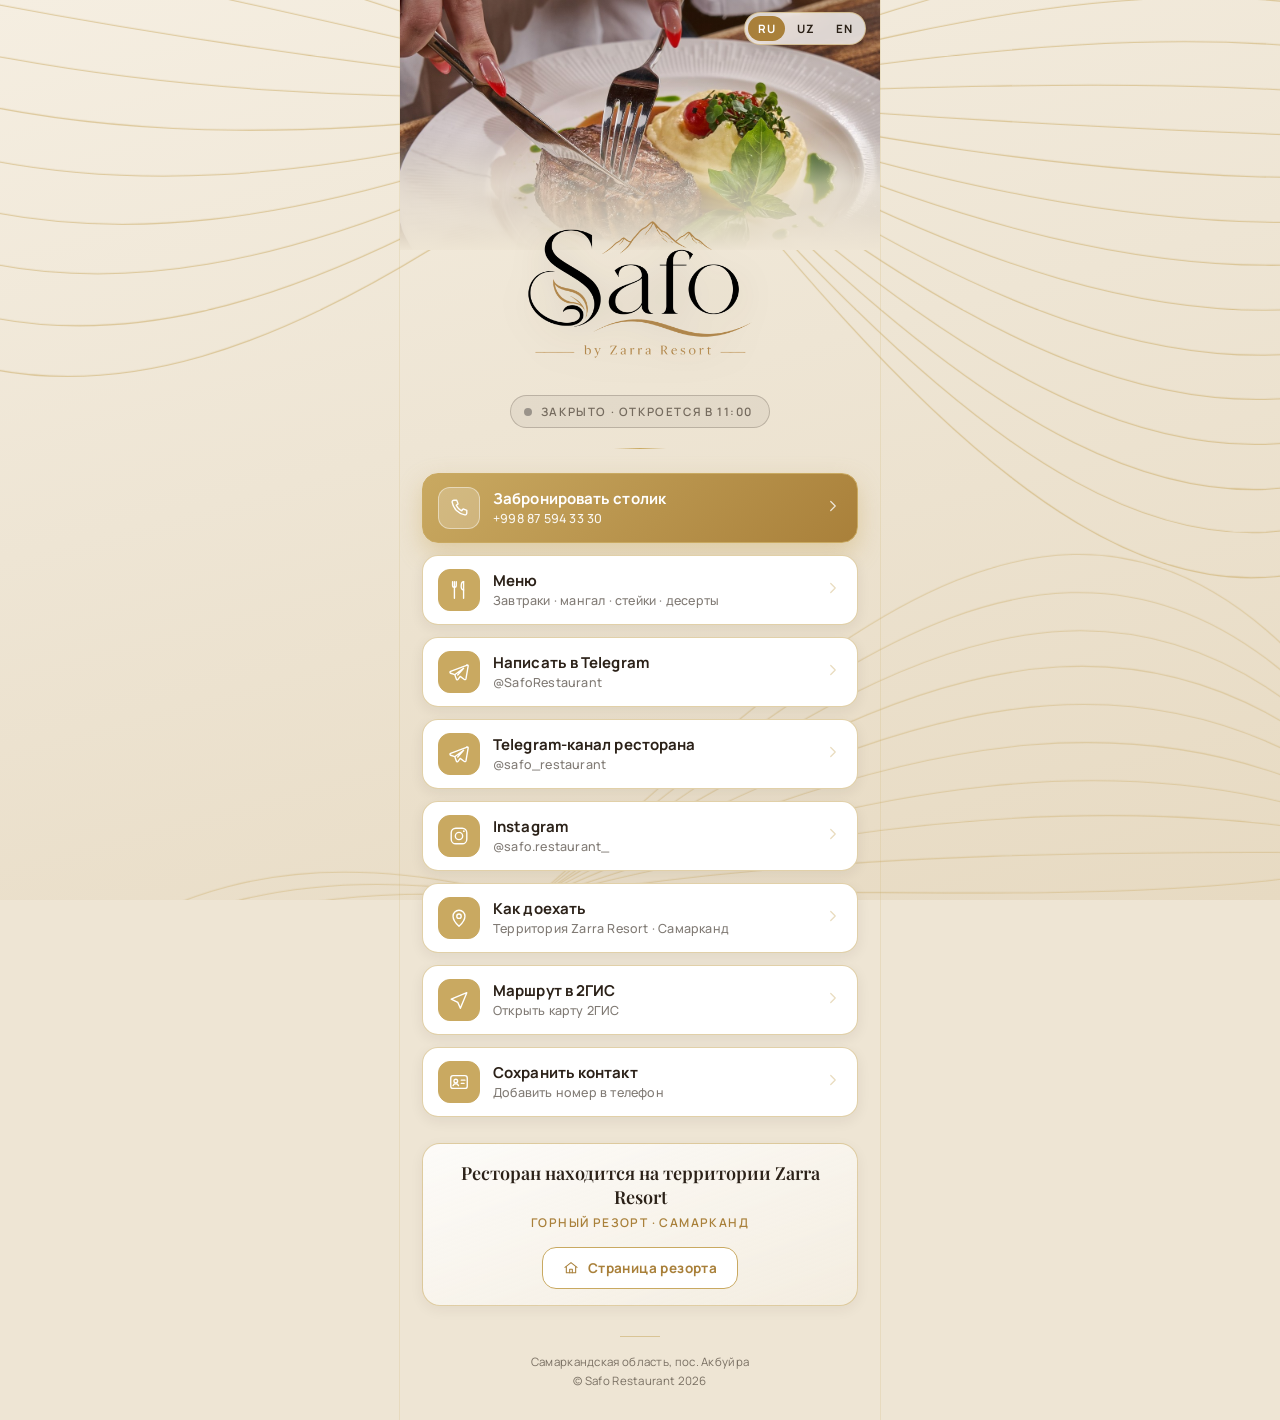
==== commit eb5a966b: "Fix buttons disappearing while scrolling on mobile The fixed, continuously animated background force" ====
--- a/index.html
+++ b/index.html
@@ -75,6 +75,10 @@
       z-index:0;
       pointer-events:none;
       overflow:hidden;
+      /* свой GPU-слой: иначе мобильный Chrome перерисовывает фон на каждом
+         кадре скролла и «роняет» отрисовку кнопок */
+      transform:translateZ(0);
+      contain:paint;
     }
     .bg-lines svg{width:100%;height:100%;display:block;}
     .bg-lines path{
@@ -83,8 +87,10 @@
       stroke-width:1.05;
       vector-effect:non-scaling-stroke;
     }
-    .ln--a{opacity:.60;transform-origin:50% 50%;animation:drift-a 26s ease-in-out infinite alternate;}
-    .ln--b{opacity:.42;transform-origin:50% 50%;animation:drift-b 34s ease-in-out infinite alternate;}
+    .ln--a{opacity:.60;transform-origin:50% 50%;animation:drift-a 26s ease-in-out infinite alternate;
+      will-change:transform;backface-visibility:hidden;}
+    .ln--b{opacity:.42;transform-origin:50% 50%;animation:drift-b 34s ease-in-out infinite alternate;
+      will-change:transform;backface-visibility:hidden;}
     @keyframes drift-a{
       from{transform:translate3d(-6%,-4%,0) scale(1.00) rotate(-3deg);}
       to  {transform:translate3d(7%,5%,0)  scale(1.18) rotate(4deg);}
@@ -676,6 +682,15 @@
   </main>
 
   <script>
+    // Подстраховка: после появления снимаем .anim, чтобы opacity:0 не мог
+    // «залипнуть» из-за особенностей отрисовки на мобильных.
+    setTimeout(function () {
+      document.querySelectorAll('.anim').forEach(function (el) {
+        el.classList.remove('anim');
+        el.style.opacity = '1';
+      });
+    }, 2000);
+
     // ===== Мультиязычность RU / UZ / EN + умный статус часов (11:00–23:00) =====
     var I18N = {
       ru: {
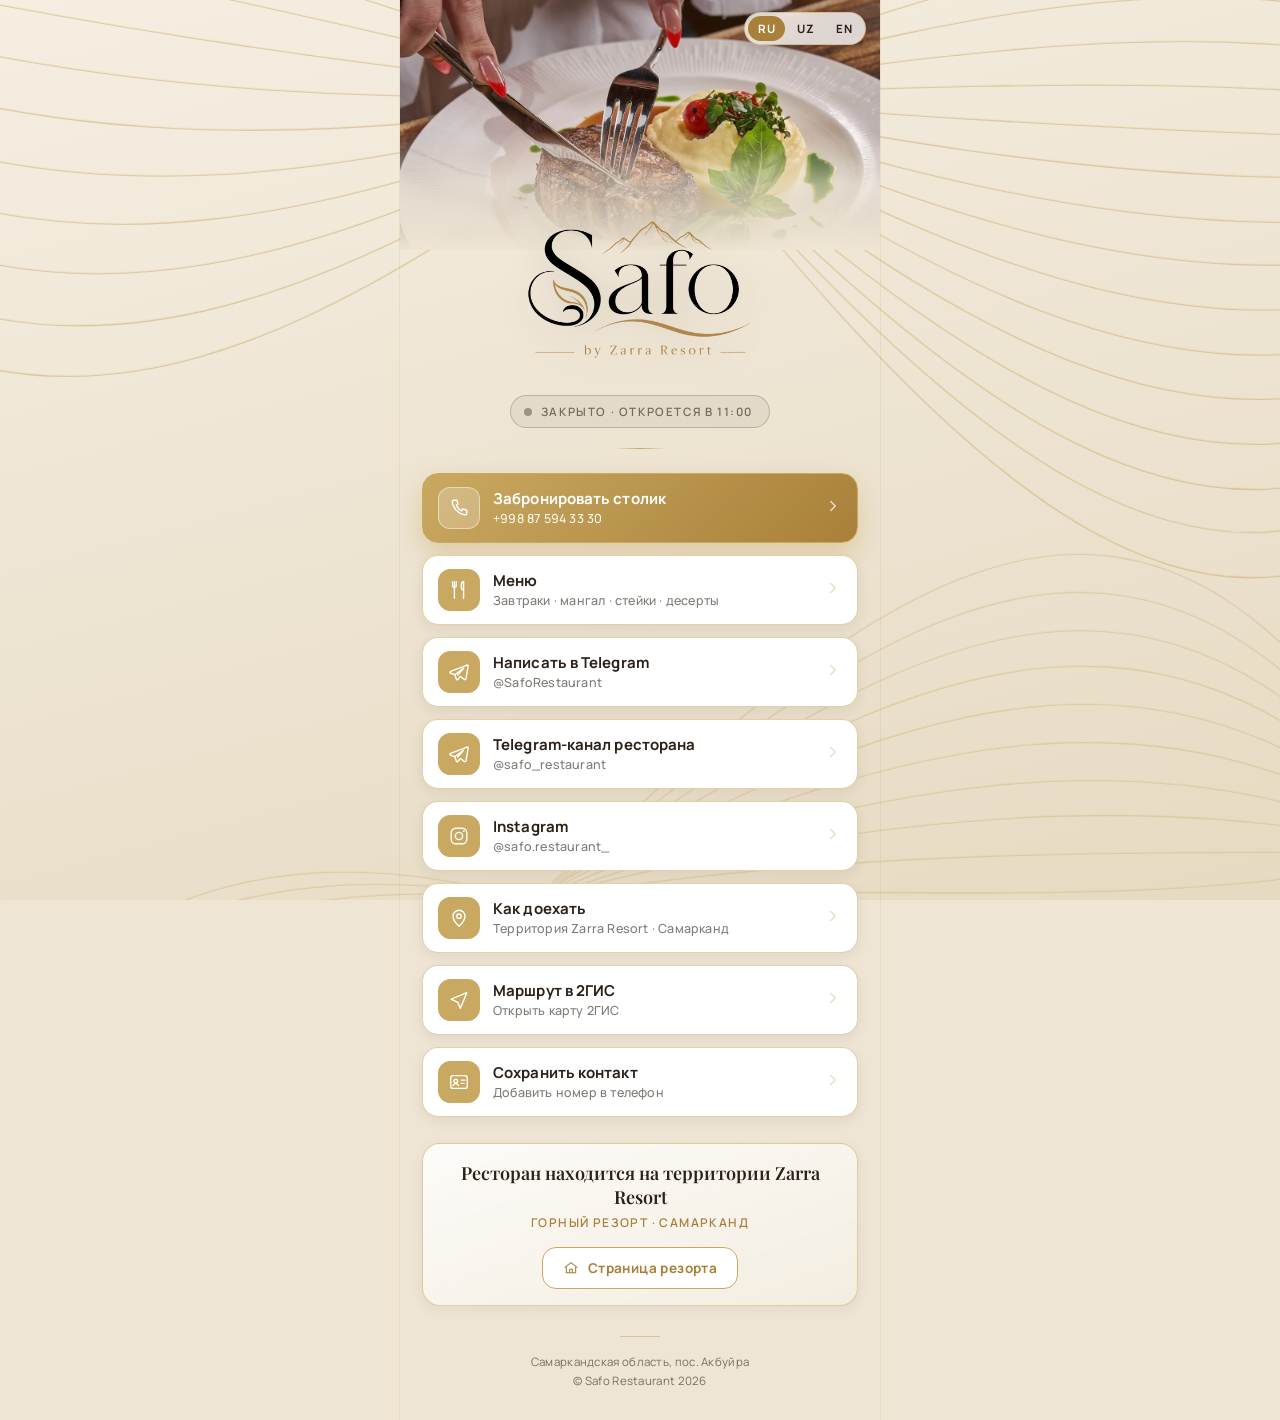
==== commit 18c2db76: "Speed up photos (WebP), add Restaurant schema and a back-to-top button - Convert all dish, category " ====
--- a/index.html
+++ b/index.html
@@ -29,10 +29,64 @@
   <meta name="twitter:description" content="Ресторан на территории резорта Zarra Resort. Ежедневно 11:00–23:00." />
   <meta name="twitter:image" content="https://safo-bio.netlify.app/assets/og-safo.jpg" />
 
+
   <meta name="theme-color" content="#EEE5D4" />
+
+  <link rel="manifest" href="./manifest.webmanifest" />
+
+  <meta name="apple-mobile-web-app-capable" content="yes" />
+
+  <meta name="apple-mobile-web-app-status-bar-style" content="default" />
+
+  <meta name="apple-mobile-web-app-title" content="Safo" />
+
+  <meta name="application-name" content="Safo" />
 
   <!-- Веб-шрифты: Manrope + Playfair Display, вшиты локально (работают офлайн, без внешних запросов) -->
   <link rel="stylesheet" href="assets/fonts/fonts.css" />
+
+
+  <!-- Структурированные данные: Google показывает карточку с часами, адресом и меню -->
+  <script type="application/ld+json">
+  {
+    "@context": "https://schema.org",
+    "@type": "Restaurant",
+    "@id": "https://safo-bio.netlify.app/#restaurant",
+    "name": "Safo Restaurant",
+    "description": "Ресторан Safo на территории горного резорта Zarra Resort в Самарканде. Европейская и узбекская кухня, мангал, стейки.",
+    "url": "https://safo-bio.netlify.app/",
+    "image": "https://safo-bio.netlify.app/assets/og-safo.jpg",
+    "logo": "https://safo-bio.netlify.app/assets/pwa-512.png",
+    "telephone": "+998875943330",
+    "servesCuisine": ["Европейская", "Узбекская", "Стейки", "Мангал"],
+    "priceRange": "$$",
+    "currenciesAccepted": "UZS",
+    "hasMenu": "https://safo-bio.netlify.app/menu/",
+    "acceptsReservations": "True",
+    "address": {
+      "@type": "PostalAddress",
+      "addressCountry": "UZ",
+      "addressRegion": "Самаркандская область",
+      "addressLocality": "пос. Акбуйра",
+      "streetAddress": "Территория Zarra Resort"
+    },
+    "openingHoursSpecification": [{
+      "@type": "OpeningHoursSpecification",
+      "dayOfWeek": ["Monday","Tuesday","Wednesday","Thursday","Friday","Saturday","Sunday"],
+      "opens": "11:00",
+      "closes": "23:00"
+    }],
+    "sameAs": [
+      "https://instagram.com/safo.restaurant_",
+      "https://t.me/safo_restaurant"
+    ],
+    "containedInPlace": {
+      "@type": "Resort",
+      "name": "Zarra Resort",
+      "url": "https://zarra-resort.netlify.app"
+    }
+  }
+  </script>
 
   <style>
     :root{
@@ -494,7 +548,7 @@
 
     <!-- ======= ШАПКА: фото резорта ======= -->
     <header class="hero">
-      <img class="hero-photo" src="assets/hero-restaurant.jpg"
+      <img class="hero-photo" src="assets/hero-restaurant.webp"
            alt="Safo Restaurant — стейк от шефа"
            width="1200" height="745" />
       <div class="hero-fade"></div>
@@ -767,5 +821,15 @@
       setLang(saved || 'ru');
     })();
   </script>
+
+  <script>
+    // PWA: меню открывается офлайн и ставится на домашний экран
+    if ('serviceWorker' in navigator) {
+      window.addEventListener('load', function () {
+        navigator.serviceWorker.register('./sw.js', { scope: './' })
+          .catch(function () { /* офлайн-режим просто не включится */ });
+      });
+    }
+  </script>
 </body>
 </html>
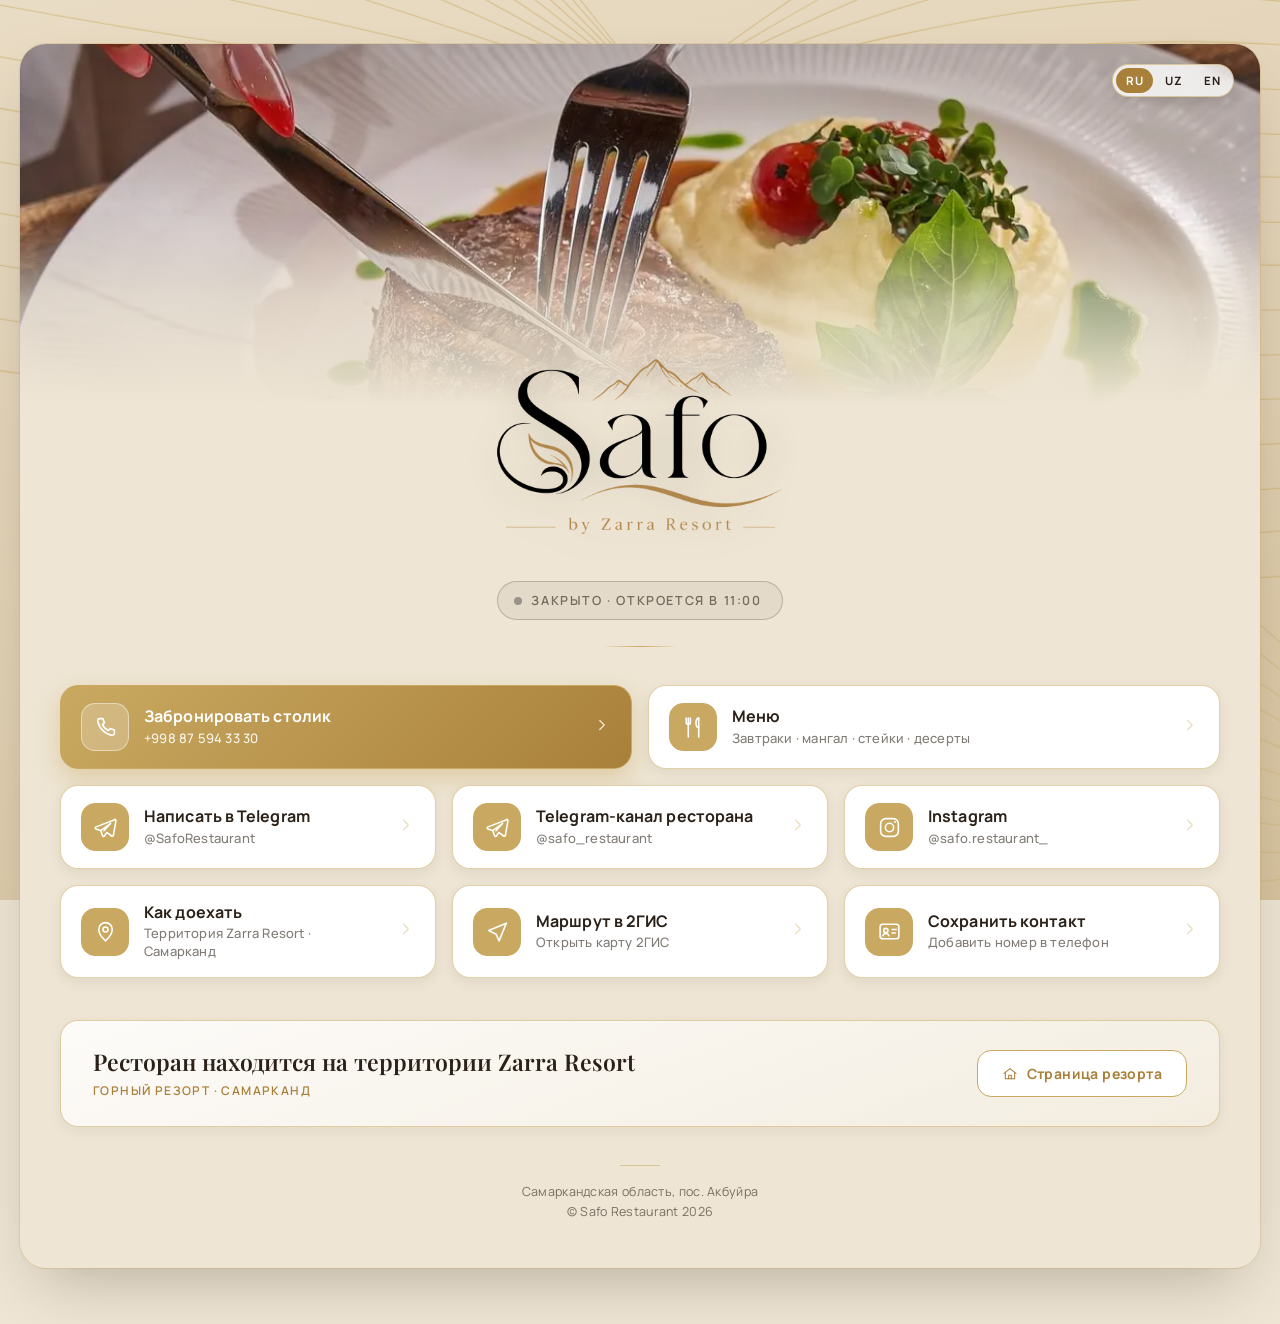
==== commit 3d95764d: "Make both pages genuinely adaptive on desktop and tablet The client's complaint was "too much empty " ====
--- a/index.html
+++ b/index.html
@@ -108,6 +108,28 @@
       --sans:"Manrope", -apple-system, "Helvetica Neue", Arial, system-ui, sans-serif;
     }
 
+    /* ===== Тёмная тема: ресторан работает до 23:00, вечером кремовый экран слепит.
+       Ключевое: --gold-deep на светлом был ТЁМНЫМ золотом для контраста,
+       на тёмном он обязан стать СВЕТЛЫМ, иначе текст и цены пропадут. ===== */
+    @media (prefers-color-scheme: dark){
+      :root{
+        --bg:#171310;
+        --bg-soft:#221C17;
+        --white:#221C17;
+        --gold:#C9A961;
+        --gold-bright:#DDBE7A;
+        --gold-deep:#E3C689;
+        --gold-soft:rgba(201,169,97,.34);
+        --gold-line:rgba(201,169,97,.34);
+        --ink:#F2EADC;
+        --ink-dim:rgba(242,234,220,.60);
+        --card:rgba(255,255,255,.05);
+        --card-press:rgba(201,169,97,.16);
+        --line:rgba(201,169,97,.26);
+      }
+    }
+
+
     *{box-sizing:border-box;}
     html,body{margin:0;padding:0;}
 
@@ -161,7 +183,7 @@
     .page{
       position:relative;
       z-index:1;
-      max-width:480px;
+      max-width:var(--col);
       margin:0 auto;
       min-height:100vh;
       overflow:hidden;
@@ -200,6 +222,29 @@
     }
     .lang-btn.active{background:var(--gold-deep);color:#fff;}
 
+
+    @media (prefers-color-scheme: dark){
+      /* карточки кнопок и панелей — тёплый тёмный, а не белый */
+      .btn{background:#221C17;box-shadow:0 4px 14px rgba(0,0,0,.45);}
+      .langbar{background:rgba(34,28,23,.85);box-shadow:0 4px 14px rgba(0,0,0,.5);}
+      .status{background:rgba(201,169,97,.10);}
+      .promo{background:linear-gradient(160deg, rgba(201,169,97,.10), rgba(255,255,255,.03));
+             box-shadow:0 4px 14px rgba(0,0,0,.35);}
+      .promo .p-btn{background:#221C17;}
+      /* фото шапки: затемняем и уводим в тёмный фон */
+      .hero::before{background:linear-gradient(to bottom, rgba(0,0,0,.45), rgba(0,0,0,.10) 45%);}
+      .hero-fade{background:linear-gradient(to bottom, rgba(23,19,16,0) 0%, rgba(23,19,16,.70) 45%, var(--bg) 100%);}
+      .page{box-shadow:0 0 0 1px rgba(201,169,97,.14);}
+      /* линии фона мягче, чтобы не рябило */
+      .ln--a{opacity:.30;} .ln--b{opacity:.20;}
+      /* тёплый градиент фона был захардкожен — в тёмной теме перекрываем */
+      body{background-image:linear-gradient(165deg, #1C1713 0%, #171310 45%, #120E0C 100%);}
+      /* статус «открыто» — на тёмном нужен светлый зелёный */
+      .status.is-open{border-color:rgba(94,200,140,.42);background:rgba(94,200,140,.12);}
+      .status.is-open .dot, .status.is-open .dot::after{background:#5EC88C;}
+      .status.is-closed{border-color:rgba(255,255,255,.16);background:rgba(255,255,255,.05);}
+    }
+
     /* ---------- Шапка с фото ---------- */
     .hero{
       position:relative;
@@ -232,6 +277,16 @@
     }
 
     /* ---------- Логотип ---------- */
+
+    /* Логотип под тему: два <img>, переключение через display —
+       в отличие от <picture>, CSS пересчитывается при смене темы на лету. */
+    /* img.* — специфичность выше, чем у .menu-hero img{display:block} */
+    img.logo--dark{display:none;}
+    @media (prefers-color-scheme: dark){
+      img.logo--light{display:none;}
+      img.logo--dark{display:block;}
+    }
+
     .logo-wrap{
       display:flex;
       justify-content:center;
@@ -492,6 +547,150 @@
     @media (prefers-reduced-motion:reduce){
       .anim{animation:none;opacity:1;}
     }
+
+/* ═══════════════════════════════════════════════════════════════════
+   SAFO · АДАПТИВ  —  index.html
+   ВСТАВИТЬ В САМЫЙ КОНЕЦ <style>. Обязательно после блока
+   @media(prefers-color-scheme:dark) строк 226–246: там .page{box-shadow}
+   и .hero-fade объявлены без условия по ширине.
+   Разметка не меняется. .links содержит ровно 8 <a class="btn">,
+   первые две — «Забронировать столик» и «Меню».
+   ═══════════════════════════════════════════════════════════════════ */
+
+:root{ --col:480px; }
+@media (min-width:700px) { :root{ --col:660px;  } }
+@media (min-width:900px) { :root{ --col:780px;  } }
+@media (min-width:1000px){ :root{ --col:880px;  } }
+@media (min-width:1180px){ :root{ --col:1240px; } }   /* hero 1200px → 1.03× */
+@media (min-width:1520px){ :root{ --col:1400px; } }   /* hero → 1.17×, под
+                                                         .hero::before незаметно */
+
+/* ---------- 700+: та же одна колонка, но не «растянутый телефон» ---------- */
+@media (min-width:700px){
+  .hero{height:300px;}
+  .hero-fade{height:150px;}
+  .logo-wrap{margin-top:-48px;}
+  .logo{max-width:280px;}
+  .title{font-size:33px;}
+  .head{padding:12px 26px 4px;}
+  .langbar{right:22px;}
+
+  .links{padding:16px 26px 8px; gap:13px;}
+  .btn{padding:15px 17px;}
+  .btn .ic{width:46px; height:46px;}
+  .btn .ic svg{width:24px; height:24px;}
+  .btn .lbl{font-size:15.5px;}
+  .btn .sub{font-size:13px;}
+
+  /* промо перестаёт быть «островком» по центру: заголовок и подпись
+     слева, кнопка справа. Работает на трёх существующих детях. */
+  .promo{
+    margin:24px 26px 4px; padding:22px 24px; text-align:left;
+    display:grid; grid-template-columns:minmax(0,1fr) auto;
+    grid-template-areas:"t b" "s b";
+    column-gap:24px; align-items:center;
+  }
+  .promo .p-title{grid-area:t; font-size:20px; margin:0 0 5px;}
+  .promo .p-text {grid-area:s; margin:0;}
+  .promo .p-btn  {grid-area:b; align-self:center;}
+}
+
+/* ---------- 900+: ссылки в две колонки ---------- */
+@media (min-width:900px){
+  .links{
+    display:grid; grid-template-columns:repeat(2,minmax(0,1fr));
+    gap:14px; padding:18px 28px 8px;
+  }
+  /* nth-child(1)/(2) = «Забронировать столик» и «Меню» — две главные
+     цели страницы, идут во всю ширину. Если ссылки переставят —
+     переставить и это правило. */
+  .links > .btn:nth-child(1),
+  .links > .btn:nth-child(2){grid-column:1 / -1;}
+}
+
+@media (min-width:1000px){ .hero{height:330px;} .logo{max-width:300px;} }
+
+/* ═══════════ 1180+: панель на «столе» + композиция 3+3 / 2+2+2 ═══════════ */
+@media (min-width:1180px){
+  body{background-image:linear-gradient(165deg,#E9DCC4 0%,#E1D1B4 52%,#D7C39E 100%);}
+
+  .page{
+    /* СВОЯ поверхность обязательна: без неё золотое кольцо и тень
+       рисуются вокруг области, тождественной фону, и панель не
+       читается как карточка — она читается как контур в воздухе. */
+    background:var(--bg);
+    min-height:auto;               /* было 100vh — прямой источник пустоты
+                                      под футером на высоком мониторе */
+    margin:44px auto 56px;
+    border-radius:26px;            /* .page уже overflow:hidden → обрежет hero.
+                                      Здесь это безопасно: sticky-элементов нет. */
+    box-shadow:
+      0 0 0 1px rgba(201,169,97,.34),
+      inset 0 1px 0 rgba(255,255,255,.55),
+      0 28px 64px -22px rgba(43,33,24,.30);
+  }
+
+  /* 1240×360 = 3.44:1 при исходнике 1.61:1 → показываем ~46% высоты
+     кадра (на телефоне 34%). Кроп только по вертикали, ширина 1:1. */
+  .hero{height:360px;}
+  .hero-photo{object-position:center 55%;}
+  .hero-fade{height:190px;}
+  .logo-wrap{margin-top:-62px;}
+  .logo{max-width:320px;}
+  .title{font-size:38px;}
+  .head{padding:16px 26px 4px;}
+  .status{font-size:12.5px; padding:10px 20px 10px 16px;}
+  .divider{width:76px; margin:26px auto 8px;}
+  .langbar{top:calc(20px + env(safe-area-inset-top)); right:26px;}
+
+  /* 8 кнопок из шести колонок: 3+3 / 2+2+2 / 2+2+2 = ровно три ряда.
+     Ряд 1 — «Забронировать» и «Меню» по половине (по 570px, а не
+     золотая плита во всю ширину). Ряды 2–3 — шесть ссылок по трети.
+     Иерархия соблюдена, композиция закрыта, разметка не тронута. */
+  .links{
+    grid-template-columns:repeat(6,minmax(0,1fr));
+    gap:16px; padding:26px 40px 10px;
+  }
+  .links > .btn{grid-column:span 2;}
+  .links > .btn:nth-child(1),
+  .links > .btn:nth-child(2){grid-column:span 3;}
+
+  .btn{padding:17px 20px; border-radius:18px; gap:15px;}
+  .btn .ic{width:48px; height:48px; border-radius:14px;}
+  .btn .ic svg{width:25px; height:25px;}
+  .btn .lbl{font-size:16px;}
+  .btn .sub{font-size:13px;}
+
+  .promo{margin:32px 40px 6px; padding:26px 32px;}
+  .promo .p-title{font-size:23px;}
+  .promo .p-btn{padding:13px 24px; font-size:14px;}
+
+  .foot{padding:32px 26px 46px; font-size:12.5px;}
+}
+
+@media (min-width:1520px){
+  .hero{height:420px;}
+  .hero-fade{height:210px;}
+  .logo-wrap{margin-top:-70px;}
+  .logo{max-width:350px;}
+  .links{gap:18px; padding:30px 46px 12px;}
+  .promo{margin:36px 46px 6px;}
+  .foot{padding:36px 26px 52px;}
+}
+
+/* ---------- Тёмная тема ----------
+   .page{box-shadow} в строке 237 объявлен без условия по ширине;
+   наш блок идёт позже и выиграл бы со светлыми значениями. */
+@media (prefers-color-scheme:dark) and (min-width:1180px){
+  body{background-image:linear-gradient(165deg,#0F0C0A 0%,#0B0908 55%,#080606 100%);}
+  .page{
+    box-shadow:
+      0 0 0 1px rgba(201,169,97,.24),
+      inset 0 1px 0 rgba(255,255,255,.05),
+      0 30px 70px -24px rgba(0,0,0,.75);
+  }
+}
+
   </style>
 </head>
 <body>
@@ -556,9 +755,10 @@
 
     <!-- ======= ЛОГОТИП ======= -->
     <div class="logo-wrap">
-      <img class="logo anim" style="animation-delay:.05s"
-           src="assets/logo-safo-black.png" alt="Safo — by Zarra Resort"
-           width="250" height="163" />
+      <img class="logo logo--light anim" style="animation-delay:.05s" src="assets/logo-safo-black.png"
+           alt="Safo — by Zarra Resort" width="250" height="163" />
+      <img class="logo logo--dark anim" style="animation-delay:.05s" src="assets/logo-safo-white.png"
+           alt="" aria-hidden="true" width="250" height="163" />
     </div>
 
     <!-- ======= СТАТУС ======= -->
@@ -744,6 +944,8 @@
         el.style.opacity = '1';
       });
     }, 2000);
+
+
 
     // ===== Мультиязычность RU / UZ / EN + умный статус часов (11:00–23:00) =====
     var I18N = {
